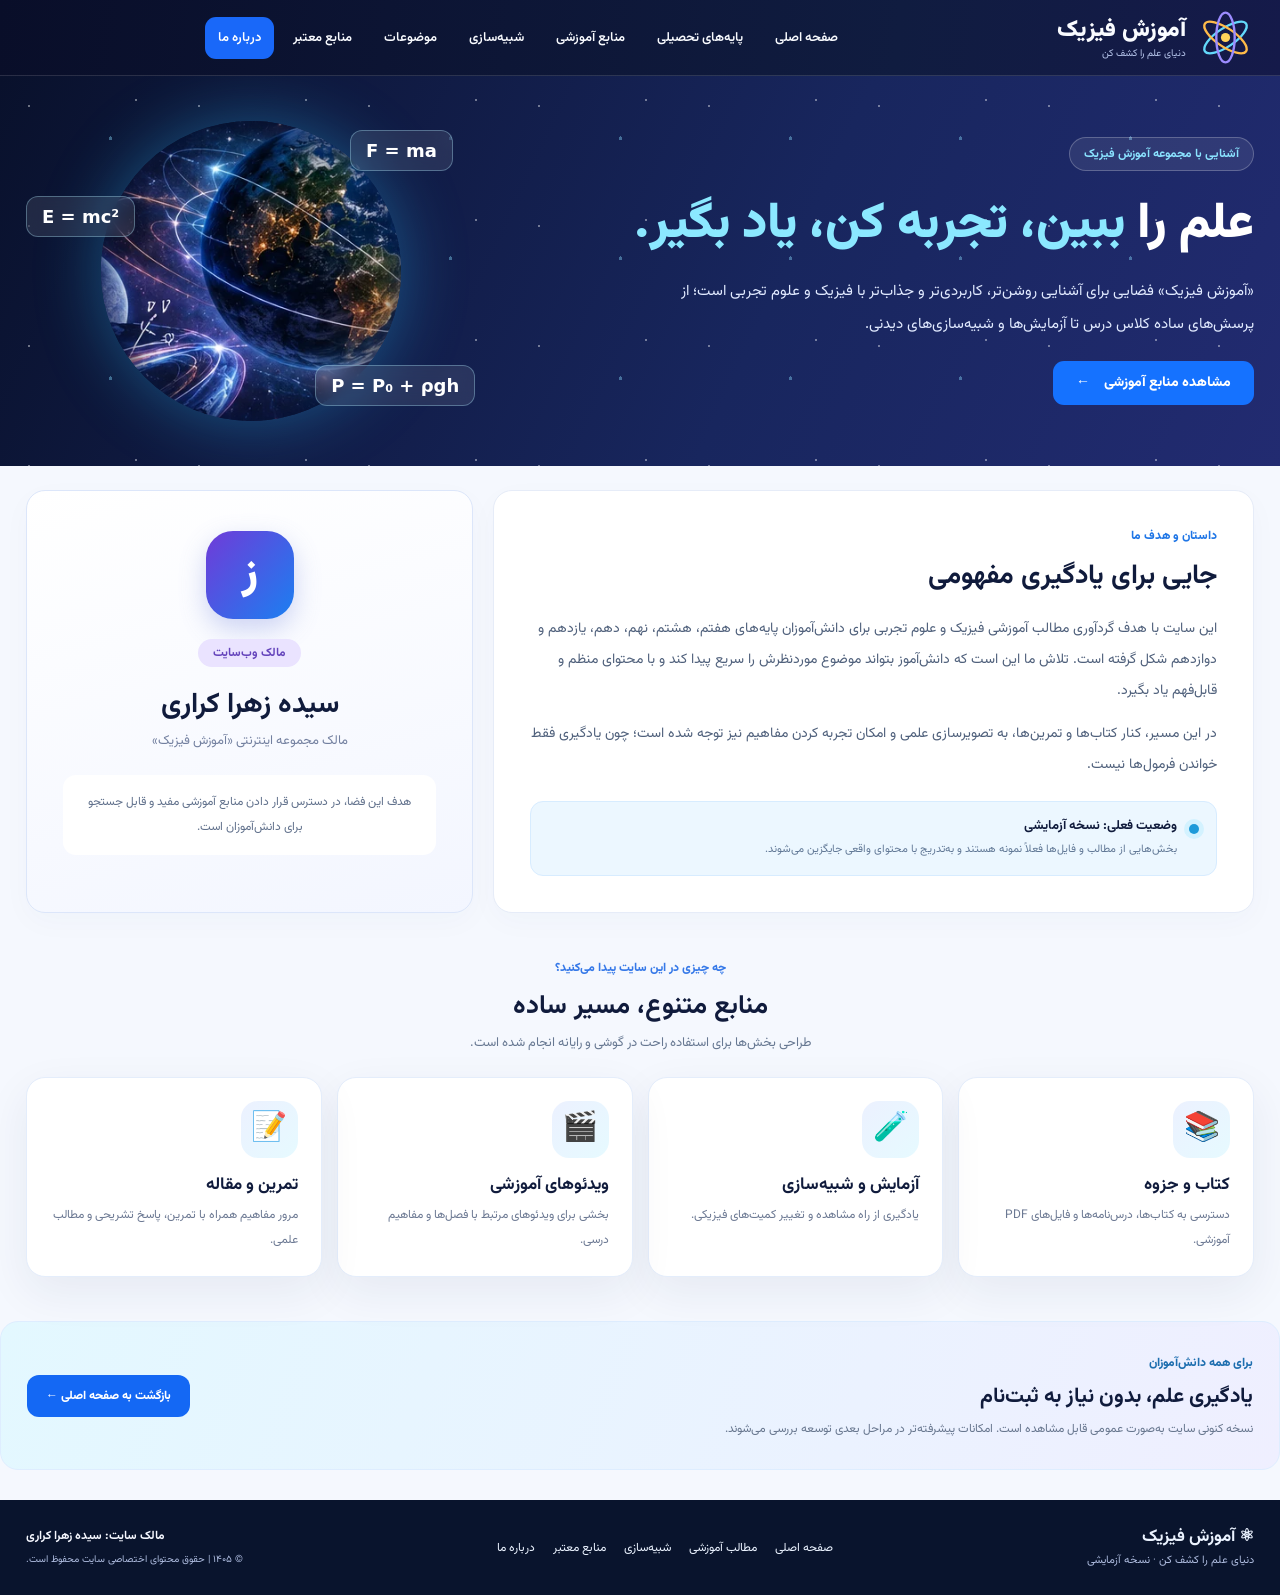
==== about.html @ 5ec0f1e3 "Add files via upload" ====
<!doctype html>
<html lang="fa" dir="rtl">
<head>
  <meta charset="utf-8">
  <meta name="viewport" content="width=device-width, initial-scale=1">
  <meta name="color-scheme" content="light">
  <meta name="theme-color" content="#0b1432">
  <meta name="description" content="درباره وب‌سایت آموزش فیزیک و علوم تجربی برای پایه‌های هفتم تا دوازدهم؛ با مالکیت سیده زهرا کراری.">
  <meta name="author" content="سیده زهرا کراری">
  <title>درباره ما | آموزش فیزیک</title>
  <link rel="preconnect" href="https://fonts.googleapis.com">
  <link rel="preconnect" href="https://fonts.gstatic.com" crossorigin>
  <link href="https://fonts.googleapis.com/css2?family=Vazirmatn:wght@400;500;600;700;800;900&display=swap" rel="stylesheet">
  <style>
:root{--ink:#101b3c;--muted:#6a7895;--blue:#1264f7;--cyan:#38c8ed;--line:#e6ecf8;--surface:#fff;--bg:#f5f8fe;--radius:19px;--shadow:0 15px 45px rgba(25,47,89,.07)}
*{box-sizing:border-box}html{scroll-behavior:smooth;scroll-padding-top:88px}body{margin:0;font-family:Vazirmatn,Tahoma,sans-serif;color:var(--ink);background:var(--bg);-webkit-font-smoothing:antialiased}a{color:inherit;text-decoration:none}button,input,select{font:inherit}button{cursor:pointer}button:focus-visible,a:focus-visible,input:focus-visible,select:focus-visible{outline:3px solid #79cdf9;outline-offset:3px}svg{width:20px;height:20px;stroke:currentColor;stroke-width:1.8;stroke-linecap:round;stroke-linejoin:round;fill:none;vertical-align:middle;flex-shrink:0}.svg-defs{position:absolute;width:0;height:0;overflow:hidden}.container{max-width:1470px;margin-inline:auto;padding-inline:26px}.sr-only{position:absolute;width:1px;height:1px;overflow:hidden;clip:rect(0,0,0,0);white-space:nowrap}.skip-link{position:absolute;z-index:30;top:-60px;right:20px;background:#fff;color:#10234f;padding:10px 20px}.skip-link:focus{top:10px}
.topbar{height:76px;color:#f9fbff;background:linear-gradient(97deg,#090e29 0%,#101c40 70%,#151a4a 100%);position:relative;z-index:20;border-bottom:1px solid rgba(255,255,255,.13)}.topbar-inner{height:100%;display:flex;align-items:center;justify-content:space-between;gap:24px}.brand{display:flex;align-items:center;gap:11px;min-width:225px}.brand-atom{height:57px;width:57px;stroke:none}.brand strong{display:block;font-size:23px;font-weight:900;line-height:1.4}.brand small{font-size:10px;color:#b8c7ed;display:block}.main-nav{display:flex;align-items:center;gap:6px;white-space:nowrap}.main-nav a{padding:11px 13px;border-radius:11px;font-size:13px;font-weight:600;transition:background .2s}.main-nav a:hover,.main-nav a.active{background:#1968f9;color:#fff}.header-actions{display:flex;gap:10px;align-items:center}.saved-btn{display:flex;gap:8px;align-items:center;padding:10px 14px;background:#1c3157;color:#fff;border:1px solid #2b5990;border-radius:50px;font-size:12px}.saved-btn svg{height:18px;width:18px}.saved-btn b{border-radius:50%;min-width:20px;text-align:center;background:#ff5b95;font-size:10px}.menu-btn{display:none;background:transparent;border:0;padding:7px}.menu-btn span{display:block;width:24px;height:2px;background:white;margin:5px}
.hero{min-height:378px;isolation:isolate;position:relative;color:#fff;display:flex;align-items:center;overflow:hidden;background:radial-gradient(ellipse at 52% 56%,#283969 0%,#12172f 41%,#080c22 100%)}.hero-earth-art,.hero-sunset-art,.hero-stars{position:absolute;inset:0;pointer-events:none}.hero-earth-art{right:auto;width:40%;left:0;background:url('[data-uri]') center center / cover no-repeat;mask-image:linear-gradient(to right,#000 57%,transparent 100%);-webkit-mask-image:linear-gradient(to right,#000 57%,transparent 100%);z-index:-1}.hero-sunset-art{left:auto;width:31%;right:0;background:url('[data-uri]') center / cover no-repeat;mask-image:linear-gradient(to left,#000 55%,transparent 100%);-webkit-mask-image:linear-gradient(to left,#000 55%,transparent 100%);z-index:-1}.hero-stars{z-index:-2;opacity:.7;background-image:radial-gradient(1px 1px at 11% 17%,#fff 98%,transparent),radial-gradient(1px 1px at 23% 70%,#a9e8ff 98%,transparent),radial-gradient(2px 2px at 65% 15%,#fff 98%,transparent),radial-gradient(1px 1px at 80% 49%,#fff 98%,transparent);background-size:175px 130px}.hero-content{position:relative;z-index:3;text-align:center;padding-top:28px;padding-bottom:23px;width:100%}.hero-badge{display:inline-flex;align-items:center;gap:6px;font-size:12px;background:#ffffff18;border:1px solid #ffffff33;padding:5px 14px;border-radius:30px;color:#c3e9ff}.hero-badge svg{width:15px;height:15px;color:#73d9ff}.hero h1{font-size:clamp(45px,5.6vw,78px);letter-spacing:-2px;line-height:1.35;margin:3px 0 0;font-weight:900;text-shadow:0 5px 20px #0006}.hero h1 span{background:linear-gradient(115deg,#fff,#aee9ff);-webkit-background-clip:text;background-clip:text;color:transparent}.hero-headline{margin:0;font-size:clamp(19px,2vw,29px);font-weight:800}.hero-headline em{font-style:normal;color:#61dffb}.hero-description{max-width:650px;font-size:14px;color:#e0e5fc;line-height:1.85;margin:9px auto 17px}.hero-search{height:57px;max-width:690px;margin:0 auto;background:#fff;border-radius:60px;display:flex;align-items:center;padding:6px 7px 6px 12px;box-shadow:0 15px 28px #0003;direction:rtl}.hero-search>svg{margin:0 14px 0 6px;width:22px;color:#92a0bb}.hero-search input{border:0;outline:none;min-width:0;flex:1;color:#263e67;font-size:13px;background:transparent}.hero-search input::placeholder{color:#8c9bb8}.hero-search button{background:#1471ff;border:0;color:white;border-radius:35px;height:44px;padding:0 22px;font-size:13px;font-weight:800;display:flex;gap:5px;align-items:center}.hero-search button svg{width:16px}.suggestions{display:flex;justify-content:center;align-items:center;flex-wrap:wrap;gap:9px;margin-top:12px;color:#d4dffb;font-size:12px}.suggestions button{border:1px solid #ffffff41;color:#f5f8ff;background:#ffffff15;padding:4px 17px;border-radius:40px;font-size:11px}.suggestions button:hover{background:#236bdc}
.shortcuts{margin-top:18px;margin-bottom:16px;display:grid;grid-template-columns:repeat(7,minmax(0,1fr));gap:13px}.shortcut{padding:15px 7px 14px;min-width:0;border:1px solid #f0f2fa;border-radius:15px;display:flex;flex-direction:column;align-items:center;gap:4px;color:#0c1b40;transition:transform .2s,box-shadow .2s}.shortcut:hover{transform:translateY(-5px);box-shadow:var(--shadow)}.shortcut .icon-box{height:39px;width:45px;display:grid;place-items:center}.shortcut .icon-box svg{height:29px;width:29px;stroke-width:2.1}.shortcut strong{font-size:13px;font-weight:800;margin-top:1px;white-space:nowrap}.shortcut small{font-size:10px;color:#68779c}.purple{background:linear-gradient(140deg,#eeedff,#f6f1ff);--c:#7548d3}.blue{background:linear-gradient(140deg,#e5f4ff,#edf8ff);--c:#0f81ef}.rose{background:linear-gradient(140deg,#fff0f3,#fdf2fa);--c:#ee426d}.mint{background:linear-gradient(140deg,#e2fbf7,#effdfb);--c:#05ad9f}.peach{background:linear-gradient(140deg,#fff2e8,#fff8f3);--c:#ff7831}.sky{background:linear-gradient(140deg,#eaf5ff,#f5faff);--c:#218af3}.lilac{background:linear-gradient(140deg,#f4f0ff,#fbf5ff);--c:#8559ee}.shortcut .icon-box svg{color:var(--c)}
.promo-grid{display:grid;grid-template-columns:repeat(4,minmax(0,1fr));gap:13px;margin-bottom:20px}.promo{min-height:166px;overflow:hidden;border-radius:16px;position:relative;display:flex;align-items:center;border:1px solid #ffffff7a;isolation:isolate;color:white;box-shadow:0 6px 20px #1b2f6720;transition:transform .2s}.promo:hover{transform:translateY(-3px)}.promo:before{content:'';position:absolute;inset:0;background-image:linear-gradient(90deg,transparent 8%,var(--promo-gradient) 76%),var(--img);background-size:cover,auto 120%;background-repeat:no-repeat;background-position:center,left center;z-index:-1}.promo-space{--promo-gradient:#101b56;background:#0b1c45}.promo-books{--promo-gradient:#8a3e08;background:#6d3614}.promo-films{--promo-gradient:#02638b;background:#07516f}.promo-articles{--promo-gradient:#411364;background:#32164e}.promo-copy{padding:14px 20px;width:100%;min-width:0;text-shadow:0 1px 8px #0005}.promo-copy>span:first-child{font-size:10px;opacity:.83}.promo h2{font-size:19px;margin:3px 0 3px}.promo p{font-size:11px;margin:0 0 11px}.promo-link{display:inline-flex;gap:5px;align-items:center;background:#fff;color:#234677;border-radius:40px;padding:6px 12px;font-weight:800;font-size:10px;text-shadow:none}.promo-link svg{height:13px;width:13px}
.surface{background:var(--surface);border:1px solid var(--line);border-radius:var(--radius);box-shadow:0 9px 30px #25416d07}.content-layout{display:grid;grid-template-columns:minmax(0,2.6fr) minmax(310px,1fr);gap:15px;align-items:start}.resources-panel{padding:21px;min-width:0}.section-heading{display:flex;justify-content:space-between;align-items:center;gap:10px;margin-bottom:15px}.eyebrow{color:#1f70e9;font-size:11px;font-weight:800}.section-heading h2{font-size:20px;line-height:1.6;margin:0;font-weight:900}.section-heading p{color:#7c88a2;font-size:11px;margin:2px 0 0}.text-action{border:0;color:#176bfc;background:transparent;font-weight:800;font-size:12px;display:flex;align-items:center;gap:5px;white-space:nowrap}.text-action svg{width:16px;height:16px}.resource-grid{display:grid;grid-template-columns:repeat(4,minmax(0,1fr));gap:12px}.resource-card{border:1px solid #e9edf6;border-radius:14px;min-width:0;overflow:hidden;background:#fff;transition:box-shadow .25s,transform .25s}.resource-card:hover{box-shadow:0 12px 30px #1c3b7b1b;transform:translateY(-3px)}.card-cover{display:block;width:100%;aspect-ratio:1.75;object-fit:cover;background:#0b1c42;position:relative}.cover-wrap{position:relative}.kind-pill{position:absolute;right:8px;top:8px;border-radius:8px;color:#194370;background:#d4ebff;padding:3px 8px;font-weight:700;font-size:10px}.bookmark-icon{position:absolute;left:7px;top:7px;border:0;border-radius:50%;background:#fffffff2;color:#6e83a4;width:32px;height:32px;display:grid;place-items:center}.bookmark-icon.active{color:#ec3874}.bookmark-icon svg{width:17px;height:17px}.bookmark-icon.active svg{fill:#ec3874;stroke:#ec3874}.card-main{display:block;border:0;background:transparent;text-align:right;width:100%;padding:10px 11px 6px}.card-main h3{font-size:13px;font-weight:900;margin:0 0 4px;line-height:1.5}.card-main p{font-size:10px;color:#74809c;line-height:1.75;height:35px;overflow:hidden;margin:0}.card-meta{border-top:1px solid #f0f2f8;margin:5px 9px 0;padding:8px 0;display:flex;align-items:center;justify-content:space-between;gap:5px;color:#8391a9;font-size:10px}.card-meta b{background:#f1efff;border-radius:20px;padding:2px 7px;color:#8159d8;white-space:nowrap;font-weight:700}.card-meta svg{width:12px;height:12px}.no-results{text-align:center;padding:30px}.no-results span{font-size:34px}.no-results h3{margin:10px 0}.no-results p{color:#75839f}.active-filters{display:flex;gap:6px;flex-wrap:wrap}.active-filters:not(:empty){margin:-2px 0 14px}.active-filters span{border-radius:18px;background:#e9f1ff;color:#1663e8;font-size:11px;padding:4px 10px}.side-stack{display:flex;flex-direction:column;gap:14px}.grades-panel,.filters-panel{padding:19px}.side-title{display:flex;gap:8px;align-items:center;margin-bottom:13px}.side-title svg{color:#1371fb}.side-title h2{font-weight:900;font-size:17px;margin:0}.grade-grid{display:grid;grid-template-columns:repeat(3,minmax(0,1fr));gap:9px}.grade-grid button{border:1px solid #eef0f8;border-radius:13px;background:#f6f8fe;display:flex;align-items:center;flex-direction:column;justify-content:center;padding:10px 2px 9px;font-weight:700;font-size:11px;transition:background .2s,border-color .2s}.grade-grid button:hover,.grade-grid button.active{border-color:#8eb2f8;background:#edf4ff}.grade-icon{font-size:27px;line-height:1.5;font-weight:900}.g7{color:#19bf9c}.g8{color:#316af1}.g9{color:#cf43e9}.g10{color:#ffae28}.g11{color:#13a7ed}.g12{color:#ed517b}.filters-panel label{color:#526280;font-size:11px;font-weight:700;display:block;margin:9px 0 5px}.filters-panel input,.filters-panel select,.sim-controls select{width:100%;border:1px solid #e0e8f4;border-radius:9px;background:#fff;height:38px;color:#394c6d;padding:0 10px;font-size:12px;min-width:0}.search-small{display:flex;position:relative}.search-small svg{position:absolute;left:10px;top:10px;width:17px;color:#85a0be}.search-small input{padding-left:30px}.filter-cols{display:grid;grid-template-columns:1fr 1fr;gap:2px 10px}.btn-primary{height:41px;border-radius:10px;border:0;background:#1269f5;color:white;font-size:12px;font-weight:800;padding:0 16px;display:inline-flex;justify-content:center;align-items:center;gap:9px}.btn-primary svg{height:16px;width:16px}.filters-panel .btn-primary{width:100%;margin-top:14px}
.discovery-grid{display:grid;grid-template-columns:1.2fr 1fr;gap:15px;margin-top:18px}.sim-panel,.topics-panel{padding:21px;min-width:0}.live-pill{color:#019e82;font-size:11px;font-weight:800;border-radius:50px;background:#e6fff6;padding:7px 12px;white-space:nowrap}.live-pill span{display:inline-block;width:7px;height:7px;border-radius:100%;background:#00bb8e;margin-left:4px;box-shadow:0 0 0 4px #00ba8e18}.sim-body{display:grid;grid-template-columns:1fr 1.1fr;gap:14px;align-items:stretch}.water-visual{height:236px;background:radial-gradient(circle at 60% 0,#52b9ff3a,transparent 57%),linear-gradient(145deg,#dfefff,#f0f8ff);position:relative;display:grid;place-items:center;border-radius:14px;overflow:hidden;border:1px solid #e0ecf9}.tank{position:relative;height:170px;width:148px;border:4px solid #83a5db;border-top:0;border-radius:2px 2px 12px 12px;overflow:hidden;background:#eaf6ff80;box-shadow:inset 0 0 20px #b5d8ff}.water{height:82%;position:absolute;bottom:0;left:0;right:0;transition:background .2s;background:linear-gradient(145deg,#87dafa99,#159def9e)}.waves{position:absolute;top:-2px;left:-5%;width:110%;height:9px;border-radius:50%;background:#5cbfff6a}.tank-label{position:absolute;top:-26px;font-size:11px;color:#546c90;right:0;white-space:nowrap}.sensor{position:absolute;top:25%;left:50%;width:25px;height:25px;transform:translate(-50%,-50%);border-radius:50%;display:grid;place-items:center;font-size:13px;color:#fff;background:#e65364;border:3px solid #fff;box-shadow:0 3px 12px #18539b55;transition:top .2s}.depth-indicator{position:absolute;bottom:10px;right:12px;padding:4px 10px;background:white;border-radius:20px;font-size:11px;color:#195899;font-weight:800}.sim-controls label{font-size:11px;font-weight:700;color:#4a6185}.sim-controls>label{display:block;margin:0 0 5px}.sim-controls select{height:36px}.range-row{display:flex;align-items:center;justify-content:space-between;margin:12px 0 5px}.range-row strong{font-size:12px;color:#1165e6}input[type=range]{width:100%;accent-color:#1672f9;cursor:pointer}.pressure-result{display:flex;align-items:start;justify-content:space-between;flex-wrap:wrap;gap:4px;margin-top:12px;padding:11px;border-radius:12px;background:#ecf6ff}.pressure-result div{display:flex;flex-direction:column;gap:1px}.pressure-result span{font-size:11px;color:#577aab}.pressure-result strong{font-size:20px;font-family:Tahoma,sans-serif;color:#1162e9}.pressure-result small{font-size:9px;color:#6d8ba9;align-self:center;max-width:165px}.formula{text-align:center;margin-top:9px;color:#284a86;background:#f6f7fd;padding:6px;border-radius:7px;font-size:15px;font-weight:700}.sim-footnote{font-size:10px;color:#7c8aa3;margin-top:12px}.topic-grid{display:grid;grid-template-columns:1fr 1fr;gap:10px}.topic-grid button{border:1px solid #e6edf7;background:#f6f9ff;padding:13px 9px;border-radius:12px;text-align:right;font-size:12px;font-weight:700;color:#364f7d;display:flex;gap:9px;align-items:center}.topic-grid button:hover{background:#edf4ff;border-color:#8eaff8}.topic-grid span{display:grid;place-items:center;color:#1c6ef6;font-size:20px;width:30px}.topic-tip{display:flex;gap:11px;background:linear-gradient(100deg,#eff9ff,#eef0ff);padding:15px;margin-top:18px;border-radius:14px}.topic-tip>svg{width:31px;height:31px;color:#6c66df}.topic-tip strong{font-size:13px}.topic-tip p{font-size:11px;color:#697997;line-height:1.8;margin:3px 0}
.bottom-cards{display:grid;grid-template-columns:repeat(3,1fr);gap:15px;margin-top:18px}.info-card{padding:18px;display:flex;gap:12px;align-items:center}.info-emoji{width:52px;height:52px;background:#eff4ff;border-radius:14px;display:grid;place-items:center;font-size:29px;flex:none}.info-card h2{font-size:15px;margin:0 0 4px}.info-card p{font-size:11px;color:#7583a0;margin:0;line-height:1.8}.about{margin-top:20px;margin-bottom:22px;min-height:193px;display:flex;justify-content:space-between;align-items:center;gap:25px;border-radius:20px;overflow:hidden;color:#fff;background:radial-gradient(ellipse at 83% 40%,#293e86,#11183e 55%,#09132e);position:relative;padding:25px 50px}.about>div:first-child{max-width:730px}.about-tag{color:#7ce4fa;font-size:12px;font-weight:700}.about h2{font-size:27px;margin:7px 0}.about h2 span{color:#84e7f9}.about p{font-size:12px;line-height:2;color:#d4ddfa;max-width:680px;margin:0}.about-orbit{height:150px;width:170px;position:relative;flex:none}.orbit{position:absolute;inset:35px 10px;border:2px solid #80c7f5;border-radius:50%;transform:rotate(0)}.orbit.o2{transform:rotate(60deg);border-color:#ffbf68}.orbit.o3{transform:rotate(-60deg);border-color:#bca1fc}.orbit-core{width:21px;height:21px;background:#ffc54b;border-radius:50%;position:absolute;top:65px;right:76px;box-shadow:0 0 25px #fbb351}.footer{background:#09142d;color:#ebf3ff;padding:24px 0}.footer-inner{display:flex;align-items:center;justify-content:space-between;gap:18px;flex-wrap:wrap}.footer strong{font-size:17px}.footer p,.footer small{font-size:11px;color:#aebcdf;margin:2px 0}.footer-links{display:flex;gap:18px;font-size:12px}.footer-links a:hover{color:#6dddff}
.modal-backdrop{position:fixed;inset:0;background:#041129b8;backdrop-filter:blur(6px);z-index:70;display:flex;justify-content:center;align-items:center;padding:20px}.modal-backdrop[hidden],.toast[hidden],.no-results[hidden]{display:none!important}.content-modal{width:min(660px,100%);max-height:min(88vh,850px);overflow:auto;background:#fff;border-radius:20px;padding:27px;box-shadow:0 25px 90px #0005;position:relative}.modal-close{position:absolute;top:15px;left:15px;border:0;background:#eff3fa;border-radius:10px;width:37px;height:37px;color:#405070}.modal-close svg{width:18px;height:18px}.modal-hero{width:100%;height:205px;object-fit:cover;border-radius:13px;margin-bottom:12px}.modal-type{font-size:11px;color:#2d6cdb;background:#eaf2ff;padding:3px 12px;border-radius:30px}.content-modal h2{font-size:25px;margin:11px 0 4px}.modal-meta{color:#7c8ba7;font-size:12px;margin:0 0 14px}.modal-text{font-size:14px;color:#435572;line-height:2.25;white-space:pre-line}.modal-note{font-size:12px;background:#fff8e8;color:#8b6620;padding:13px;border-radius:10px;margin-top:13px}.modal-actions{margin-top:17px;display:flex;flex-wrap:wrap;gap:8px}.modal-actions a{display:inline-flex;align-items:center;justify-content:center;background:#1269f5;padding:9px 16px;border-radius:10px;color:white;font-size:13px;font-weight:700}.modal-actions a[hidden]{display:none}.modal-actions a.secondary{background:#eaf2ff;color:#165de0}.video-player{width:100%;max-height:330px;background:#10182d;margin:13px 0;border-radius:12px}.toast{position:fixed;bottom:22px;left:22px;z-index:90;background:#142651;color:#fff;padding:12px 20px;border-radius:10px;font-size:12px;box-shadow:var(--shadow)}
@media(max-width:1150px){.container{padding-inline:18px}.brand{min-width:auto}.brand strong{font-size:19px}.brand-atom{width:47px}.main-nav a{font-size:11px;padding:10px 8px}.shortcut strong{font-size:11px}.shortcut small{font-size:9px}.promo h2{font-size:16px}.promo-copy{padding:12px}.content-layout{grid-template-columns:minmax(0,2fr) minmax(295px,1fr)}.resource-grid{grid-template-columns:repeat(2,1fr)}.card-cover{aspect-ratio:2}.discovery-grid{grid-template-columns:1fr 1fr}.sim-body{grid-template-columns:1fr}.water-visual{height:215px}}
@media(max-width:810px){.topbar{height:70px}.header-actions{gap:7px}.menu-btn{display:block}.saved-btn span{display:none}.main-nav{display:none;position:absolute;top:70px;left:10px;right:10px;flex-direction:column;align-items:stretch;gap:0;background:#121d45;padding:10px;border:1px solid #344c7a;border-radius:13px;box-shadow:0 15px 25px #0003}.main-nav.open{display:flex}.main-nav a{padding:12px;font-size:13px}.hero{min-height:365px}.hero-earth-art{width:57%;opacity:.65}.hero-sunset-art{width:39%;opacity:.7}.hero-content{padding-top:35px}.shortcuts{grid-template-columns:repeat(4,minmax(0,1fr))}.promo-grid{grid-template-columns:repeat(2,minmax(0,1fr))}.content-layout{grid-template-columns:1fr}.side-stack{display:grid;grid-template-columns:1fr 1fr}.resource-grid{grid-template-columns:repeat(4,1fr)}.discovery-grid{grid-template-columns:1fr}.sim-body{grid-template-columns:1fr 1fr}.bottom-cards{grid-template-columns:1fr 1fr}.bottom-cards .info-card:last-child{grid-column:1/-1}}
@media(max-width:580px){.container{padding-inline:13px}.topbar{height:64px}.brand strong{font-size:18px}.brand small{font-size:9px}.brand-atom{width:43px;height:43px}.main-nav{top:64px}.hero{min-height:415px}.hero-earth-art{width:85%;opacity:.30}.hero-sunset-art{width:70%;opacity:.25}.hero:before{content:'';position:absolute;inset:0;z-index:1;background:linear-gradient(180deg,#0b143140,#0c143b82)}.hero-content{padding-top:27px;padding-bottom:21px}.hero-badge{font-size:10px}.hero h1{font-size:52px;margin:10px 0 3px}.hero-headline{font-size:20px;line-height:1.5}.hero-description{font-size:12px;max-width:330px}.hero-search{height:52px}.hero-search input{font-size:11px}.hero-search>svg{margin-inline:10px}.hero-search button{height:39px;padding:0 13px;font-size:11px}.suggestions{font-size:10px;gap:5px}.suggestions button{padding:3px 10px}.shortcuts{grid-template-columns:repeat(2,minmax(0,1fr));gap:9px;margin-top:12px}.shortcut{padding:12px 4px;gap:2px}.shortcut strong{font-size:11px}.shortcut small{font-size:10px}.promo-grid{gap:10px}.promo{min-height:135px}.promo:before{background-position:center,left center;background-size:cover,auto 130%}.promo-copy{padding:10px}.promo h2{font-size:14px}.promo p{font-size:10px}.promo-link{font-size:9px;padding:5px 9px}.content-layout{gap:13px}.resources-panel,.grades-panel,.filters-panel,.sim-panel,.topics-panel{padding:15px}.section-heading h2{font-size:17px}.section-heading p{font-size:10px}.resource-grid{grid-template-columns:repeat(2,minmax(0,1fr));gap:9px}.side-stack{grid-template-columns:1fr}.grade-grid button{font-size:12px}.discovery-grid{margin-top:13px;gap:13px}.sim-body{grid-template-columns:1fr}.water-visual{height:227px}.bottom-cards{grid-template-columns:1fr;gap:10px;margin-top:13px}.bottom-cards .info-card:last-child{grid-column:auto}.about{margin-top:13px;padding:23px;min-height:188px}.about h2{font-size:22px}.about p{font-size:11px}.about-orbit{position:absolute;opacity:.2;left:-50px;bottom:-50px}.footer-inner{flex-direction:column;text-align:center}.footer-links{justify-content:center;flex-wrap:wrap}.content-modal{padding:19px}.content-modal h2{font-size:21px}}
@media(prefers-reduced-motion:reduce){*,*:before,*:after{scroll-behavior:auto!important;animation-duration:.01ms!important;transition-duration:.01ms!important}}


/* About Us page and site-owner attribution */
.footer-ownership{display:flex;flex-direction:column;gap:5px;text-align:left}.footer-ownership strong{font-size:12px;font-weight:700;color:#f6f8ff}.footer-ownership small{font-size:10px;color:#aebcdf}.about-read-more{display:inline-flex;margin-top:12px;padding:9px 17px;background:#ffffff16;color:#a3f0ff;font-size:12px;font-weight:800;border:1px solid #ffffff50;border-radius:10px;transition:background .2s}.about-read-more:hover{background:#ffffff2b}
.about-hero{position:relative;overflow:hidden;color:#fff;background:linear-gradient(115deg,#09112c,#18265e 60%,#222b71);isolation:isolate}.about-hero::before{content:"";position:absolute;inset:0;opacity:.4;pointer-events:none;background-image:radial-gradient(1px 1px at 17% 25%,#fff 99%,transparent),radial-gradient(2px 2px at 65% 52%,#8bdfff 99%,transparent),radial-gradient(1px 1px at 80% 20%,#fff 99%,transparent);background-size:170px 120px}.about-hero-inner{display:grid;grid-template-columns:minmax(0,1.25fr) minmax(290px,.75fr);gap:30px;min-height:375px;align-items:center;position:relative;padding-block:45px}.about-hero-copy{max-width:690px;position:relative;z-index:1}.about-kicker{display:inline-block;background:#ffffff15;border:1px solid #ffffff3b;color:#8ae3ff;padding:7px 14px;border-radius:30px;font-size:12px;font-weight:700}.about-hero h1{font-size:clamp(29px,3.9vw,51px);line-height:1.55;margin:16px 0 10px;font-weight:900}.about-hero h1 span{color:#8be8ff}.about-hero p{color:#e1eaff;line-height:2.2;font-size:15px;max-width:600px;margin:0 0 20px}.about-primary-link{display:inline-flex;align-items:center;gap:14px;background:#1572ff;border-radius:11px;padding:11px 23px;color:#fff;font-size:14px;font-weight:800}.about-primary-link:hover{background:#2a85ff}.about-hero-visual{min-height:295px;position:relative;display:grid;place-items:center}.about-globe{width:300px;height:300px;border-radius:50%;background:url('[data-uri]') center / cover no-repeat;box-shadow:0 0 65px #2cc1ff5c, inset 0 0 30px #061540}.about-visual-chip{position:absolute;font-size:18px;font-family:system-ui,sans-serif;font-weight:700;color:#fff;background:#ffffff18;border:1px solid #b2ecff56;backdrop-filter:blur(8px);border-radius:12px;padding:9px 15px;direction:ltr}.chip-one{top:3%;right:5%}.chip-two{bottom:5%;right:0}.chip-three{top:25%;left:0}
.about-main-grid{display:grid;grid-template-columns:minmax(0,1.7fr) minmax(300px,1fr);gap:20px;margin-top:24px}.about-story,.owner-card{padding:36px}.about-mini-label{font-size:12px;color:#1f76e6;font-weight:800}.about-story h2{font-size:27px;margin:10px 0 16px}.about-story p{font-size:14px;line-height:2.2;color:#50617c;margin:0 0 13px}.about-status{display:flex;align-items:flex-start;gap:12px;padding:14px 17px;background:#ecf7ff;border:1px solid #d7ecff;border-radius:13px;margin-top:20px}.about-status-dot{width:10px;height:10px;flex:none;border-radius:50%;background:#1e9ad9;margin-top:8px;box-shadow:0 0 0 5px #d3f2ff}.about-status strong{display:block;font-size:13px}.about-status small{display:block;line-height:1.9;color:#617896;font-size:11px;margin-top:4px}.owner-card{text-align:center;background:linear-gradient(165deg,#fff,#f3f6ff);border:1px solid #dce6fa}.owner-avatar{width:88px;height:88px;display:grid;place-items:center;margin:4px auto 20px;border-radius:27px;color:#fff;font-size:43px;font-weight:900;background:linear-gradient(130deg,#703bd8,#1b7ff1);box-shadow:0 10px 27px #6073d74d}.owner-label{display:inline-block;background:#eae3ff;color:#6545bc;border-radius:25px;padding:5px 15px;font-size:12px;font-weight:700}.owner-card h2{font-size:28px;margin:16px 0 4px}.owner-card p{font-size:13px;color:#7380a0;margin:0}.owner-note{line-height:2.1;background:#fff;border-radius:13px;padding:15px;margin-top:24px;font-size:12px;color:#61718c}
.about-values{padding-top:42px;padding-bottom:30px}.about-section-heading{text-align:center;margin-bottom:24px}.about-section-heading span{color:#3679e8;font-weight:800;font-size:12px}.about-section-heading h2{margin:6px 0;font-size:26px}.about-section-heading p{margin:0;color:#677892;font-size:13px}.about-features{display:grid;grid-template-columns:repeat(4,minmax(0,1fr));gap:15px}.about-feature{background:#fff;border:1px solid #e4edfb;border-radius:19px;padding:23px;box-shadow:var(--shadow)}.about-feature-icon{display:grid;place-items:center;width:57px;height:57px;border-radius:17px;background:linear-gradient(135deg,#ecf1ff,#e6faff);font-size:29px}.about-feature h3{font-size:17px;margin:14px 0 5px}.about-feature p{color:#6c7993;font-size:12px;line-height:2.1;margin:0}.about-closing{display:flex;align-items:center;justify-content:space-between;gap:25px;margin-top:14px;margin-bottom:30px;padding-top:28px;padding-bottom:28px;border-radius:18px;background:linear-gradient(110deg,#e3f8ff,#efefff);border:1px solid #deedff}.about-closing span{font-size:12px;color:#1d6eaf;font-weight:800}.about-closing h2{font-size:21px;margin:5px 0}.about-closing p{font-size:12px;line-height:1.9;color:#68778f;margin:0}.about-closing a{white-space:nowrap;color:#fff;background:#1468f4;padding:12px 19px;border-radius:12px;font-size:12px;font-weight:800}
@media(max-width:1050px){.about-hero-inner{grid-template-columns:1.2fr .8fr}.about-globe{width:230px;height:230px}.about-main-grid{grid-template-columns:1.2fr 1fr}.about-story,.owner-card{padding:25px}.about-features{grid-template-columns:repeat(2,minmax(0,1fr))}}
@media(max-width:810px){.about-hero-inner{grid-template-columns:1fr;gap:5px;padding-block:35px}.about-hero-visual{position:absolute;left:-50px;bottom:0;opacity:.18;pointer-events:none}.about-hero-copy{position:relative;z-index:2;max-width:700px}.about-main-grid{grid-template-columns:1fr}.footer-ownership{text-align:center}}
@media(max-width:580px){.about-hero h1{font-size:32px}.about-hero p{font-size:13px}.about-hero-inner{min-height:320px}.about-main-grid{margin-top:12px;gap:12px}.about-story,.owner-card{padding:22px}.about-story h2{font-size:22px}.owner-card h2{font-size:25px}.about-values{padding-top:30px}.about-section-heading h2{font-size:23px}.about-features{grid-template-columns:1fr 1fr;gap:9px}.about-feature{padding:14px}.about-feature h3{font-size:14px}.about-feature p{font-size:11px}.about-closing{flex-direction:column;align-items:stretch;padding-block:20px;gap:18px}.about-closing h2{font-size:18px}.about-closing a{text-align:center}}
@media(max-width:370px){.about-features{grid-template-columns:1fr}}

/* Curated trusted resources directory */
.source-hero{background:radial-gradient(circle at 17% 25%,#4d2e87 0%,transparent 27%),linear-gradient(112deg,#0b1532,#172c5d 65%,#25195a);color:#fff;position:relative;overflow:hidden}
.source-hero:after{content:"";position:absolute;width:310px;height:310px;left:6%;top:-50px;border:2px solid #96b8ff44;border-radius:50%;box-shadow:0 0 0 45px #61c9f609,0 0 0 105px #ad83ff08;pointer-events:none}
.source-hero-inner{position:relative;z-index:1;padding-block:55px 60px}.source-kicker{display:inline-block;padding:6px 14px;border-radius:24px;background:#ffffff14;border:1px solid #ffffff44;font-size:12px;color:#b4eefe}.source-hero h1{font-size:clamp(30px,4.5vw,56px);margin:14px 0 10px;font-weight:900}.source-hero h1 em{font-style:normal;color:#82e6ff}.source-hero p{font-size:14px;line-height:2.2;color:#e0eaff;max-width:720px}.source-hero-link{display:inline-block;margin-top:9px;background:#1972ff;border-radius:12px;padding:12px 24px;font-size:13px;font-weight:800}.source-hero-link:hover{background:#3685ff}
.source-section{padding-top:36px;padding-bottom:45px}.source-section-header{display:flex;align-items:end;justify-content:space-between;gap:15px;margin-bottom:22px}.source-section-header h2{font-size:27px;margin:7px 0}.source-section-header p{font-size:12px;color:#66758c;margin:0}.source-count{background:#e8efff;color:#2863c8;padding:9px 15px;border-radius:25px;font-weight:800;font-size:12px;white-space:nowrap}.source-grid{display:grid;grid-template-columns:repeat(3,minmax(0,1fr));gap:18px}.source-card{padding:23px;display:flex;flex-direction:column;gap:8px;transition:transform .2s,box-shadow .2s}.source-card:hover{transform:translateY(-3px);box-shadow:0 14px 32px #173c7a15}.source-card-top{display:flex;align-items:center;justify-content:space-between}.source-symbol{display:grid;place-items:center;width:54px;height:54px;background:#ecf5ff;border-radius:16px;font-size:27px}.source-type{font-size:11px;border-radius:30px;background:#f3ecff;color:#7045ad;padding:5px 12px}.source-card h3{font-size:18px;line-height:1.7;margin:4px 0 0}.source-meta{font-size:11px;color:#3977ae;font-weight:700}.source-card p{font-size:12px;line-height:2.1;color:#5e6d89;margin:5px 0 16px;flex:1}.source-button{display:flex;align-items:center;justify-content:space-between;color:#fff;background:#246cf0;border-radius:11px;padding:11px 14px;font-size:12px;font-weight:800}.source-button:hover{background:#0b55d4}.source-notice{margin-top:24px;padding:20px 23px;border-radius:16px;background:#fff6e8;border:1px solid #ffe1ae}.source-notice strong{font-size:14px;color:#924e12}.source-notice p{color:#765937;font-size:12px;line-height:2.15;margin:5px 0 0}
.trusted-teaser{margin-top:18px;margin-bottom:20px;border-radius:19px;background:linear-gradient(108deg,#141d49,#2b397c 67%,#6e3ea2);color:white;padding:27px 32px;display:flex;align-items:center;justify-content:space-between;gap:24px}.trusted-teaser h2{font-size:21px;margin:7px 0 5px}.trusted-teaser p{font-size:12px;line-height:1.9;margin:0;color:#cddffb}.trusted-teaser a{color:#1c4b83;background:#fff;border-radius:11px;white-space:nowrap;padding:11px 17px;font-size:12px;font-weight:800}
@media(max-width:970px){.source-grid{grid-template-columns:repeat(2,minmax(0,1fr))}}@media(max-width:580px){.source-grid{grid-template-columns:1fr;gap:12px}.source-hero-inner{padding-block:35px 40px}.source-hero h1{font-size:32px}.source-hero p{font-size:12px}.source-section-header{align-items:start;flex-direction:column}.source-section-header h2{font-size:21px}.source-section{padding-top:25px}.trusted-teaser{flex-direction:column;align-items:stretch;padding:22px}.trusted-teaser h2{font-size:18px}.trusted-teaser a{text-align:center}}

</style>
  <link rel="icon" href="[data-uri]" type="image/svg+xml">
</head>
<body class="about-page">
  <a class="skip-link" href="#main">رفتن به محتوای اصلی</a>
  <header class="topbar" id="top">
    <div class="container topbar-inner">
      <a class="brand" href="index.html" aria-label="آموزش فیزیک، صفحه اصلی">
        <svg class="brand-atom" viewBox="0 0 62 62" aria-hidden="true"><circle cx="31" cy="31" r="5" fill="#ffd35a"/><ellipse cx="31" cy="31" rx="27" ry="10" fill="none" stroke="#63d9fb" stroke-width="2.6" transform="rotate(-34 31 31)"/><ellipse cx="31" cy="31" rx="27" ry="10" fill="none" stroke="#ffbb49" stroke-width="2.6" transform="rotate(34 31 31)"/><ellipse cx="31" cy="31" rx="27" ry="10" fill="none" stroke="#9c8cff" stroke-width="2.6" transform="rotate(90 31 31)"/></svg>
        <span><strong>آموزش فیزیک</strong><small>دنیای علم را کشف کن</small></span>
      </a>
      <nav id="main-nav" class="main-nav" aria-label="منوی اصلی">
        <a href="index.html">صفحه اصلی</a>
        <a href="index.html#grades">پایه‌های تحصیلی</a>
        <a href="index.html#resources">منابع آموزشی</a>
        <a href="index.html#simulator">شبیه‌سازی</a>
        <a href="index.html#topics">موضوعات</a>
        <a href="sources.html">منابع معتبر</a>
        <a class="active" href="about.html" aria-current="page">درباره ما</a>
      </nav>
      <div class="header-actions"><button id="menuBtn" class="menu-btn" aria-expanded="false" aria-controls="main-nav" aria-label="باز کردن منو"><span></span><span></span><span></span></button></div>
    </div>
  </header>
  <main id="main">
    <section class="about-hero" aria-labelledby="about-heading">
      <div class="container about-hero-inner">
        <div class="about-hero-copy">
          <div class="about-kicker">آشنایی با مجموعه آموزش فیزیک</div>
          <h1 id="about-heading">علم را <span>ببین، تجربه کن، یاد بگیر.</span></h1>
          <p>«آموزش فیزیک» فضایی برای آشنایی روشن‌تر، کاربردی‌تر و جذاب‌تر با فیزیک و علوم تجربی است؛ از پرسش‌های ساده کلاس درس تا آزمایش‌ها و شبیه‌سازی‌های دیدنی.</p>
          <a class="about-primary-link" href="index.html#resources">مشاهده منابع آموزشی <span aria-hidden="true">←</span></a>
        </div>
        <div class="about-hero-visual" aria-hidden="true"><div class="about-globe"></div><div class="about-visual-chip chip-one">F = ma</div><div class="about-visual-chip chip-two">P = P₀ + ρgh</div><div class="about-visual-chip chip-three">E = mc²</div></div>
      </div>
    </section>

    <section class="container about-main-grid" aria-label="درباره وب‌سایت و مالک">
      <article class="about-story surface">
        <div class="about-mini-label">داستان و هدف ما</div>
        <h2>جایی برای یادگیری مفهومی</h2>
        <p>این سایت با هدف گردآوری مطالب آموزشی فیزیک و علوم تجربی برای دانش‌آموزان پایه‌های هفتم، هشتم، نهم، دهم، یازدهم و دوازدهم شکل گرفته است. تلاش ما این است که دانش‌آموز بتواند موضوع موردنظرش را سریع پیدا کند و با محتوای منظم و قابل‌فهم یاد بگیرد.</p>
        <p>در این مسیر، کنار کتاب‌ها و تمرین‌ها، به تصویرسازی علمی و امکان تجربه کردن مفاهیم نیز توجه شده است؛ چون یادگیری فقط خواندن فرمول‌ها نیست.</p>
        <div class="about-status"><span class="about-status-dot"></span><div><strong>وضعیت فعلی: نسخه آزمایشی</strong><small>بخش‌هایی از مطالب و فایل‌ها فعلاً نمونه هستند و به‌تدریج با محتوای واقعی جایگزین می‌شوند.</small></div></div>
      </article>
      <aside class="owner-card surface" aria-labelledby="owner-heading">
        <div class="owner-avatar" aria-hidden="true">ز</div>
        <div class="owner-label">مالک وب‌سایت</div>
        <h2 id="owner-heading">سیده زهرا کراری</h2>
        <p>مالک مجموعه اینترنتی «آموزش فیزیک»</p>
        <div class="owner-note">هدف این فضا، در دسترس قرار دادن منابع آموزشی مفید و قابل جستجو برای دانش‌آموزان است.</div>
      </aside>
    </section>

    <section class="container about-values" aria-labelledby="values-heading">
      <div class="about-section-heading"><span>چه چیزی در این سایت پیدا می‌کنید؟</span><h2 id="values-heading">منابع متنوع، مسیر ساده</h2><p>طراحی بخش‌ها برای استفاده راحت در گوشی و رایانه انجام شده است.</p></div>
      <div class="about-features">
        <div class="about-feature"><span class="about-feature-icon">📚</span><h3>کتاب و جزوه</h3><p>دسترسی به کتاب‌ها، درس‌نامه‌ها و فایل‌های PDF آموزشی.</p></div>
        <div class="about-feature"><span class="about-feature-icon">🧪</span><h3>آزمایش و شبیه‌سازی</h3><p>یادگیری از راه مشاهده و تغییر کمیت‌های فیزیکی.</p></div>
        <div class="about-feature"><span class="about-feature-icon">🎬</span><h3>ویدئوهای آموزشی</h3><p>بخشی برای ویدئوهای مرتبط با فصل‌ها و مفاهیم درسی.</p></div>
        <div class="about-feature"><span class="about-feature-icon">📝</span><h3>تمرین و مقاله</h3><p>مرور مفاهیم همراه با تمرین، پاسخ تشریحی و مطالب علمی.</p></div>
      </div>
    </section>
    <section class="container about-closing"><div><span>برای همه دانش‌آموزان</span><h2>یادگیری علم، بدون نیاز به ثبت‌نام</h2><p>نسخه کنونی سایت به‌صورت عمومی قابل مشاهده است. امکانات پیشرفته‌تر در مراحل بعدی توسعه بررسی می‌شوند.</p></div><a href="index.html">بازگشت به صفحه اصلی ←</a></section>
  </main>
  <footer class="footer"><div class="container footer-inner"><div><strong>⚛ آموزش فیزیک</strong><p>دنیای علم را کشف کن · نسخه آزمایشی</p></div><div class="footer-links"><a href="index.html">صفحه اصلی</a><a href="index.html#resources">مطالب آموزشی</a><a href="index.html#simulator">شبیه‌سازی</a><a href="sources.html">منابع معتبر</a><a href="about.html" aria-current="page">درباره ما</a></div><div class="footer-ownership"><strong>مالک سایت: سیده زهرا کراری</strong><small>© ۱۴۰۵ | حقوق محتوای اختصاصی سایت محفوظ است.</small></div></div></footer>
  <script>
    (() => {
      const toggle = document.getElementById('menuBtn');
      const nav = document.getElementById('main-nav');
      toggle.addEventListener('click', () => {
        const open = nav.classList.toggle('open');
        toggle.setAttribute('aria-expanded', String(open));
      });
      nav.querySelectorAll('a').forEach(link => link.addEventListener('click', () => {
        nav.classList.remove('open');
        toggle.setAttribute('aria-expanded', 'false');
      }));
    })();
  </script>
</body>
</html>
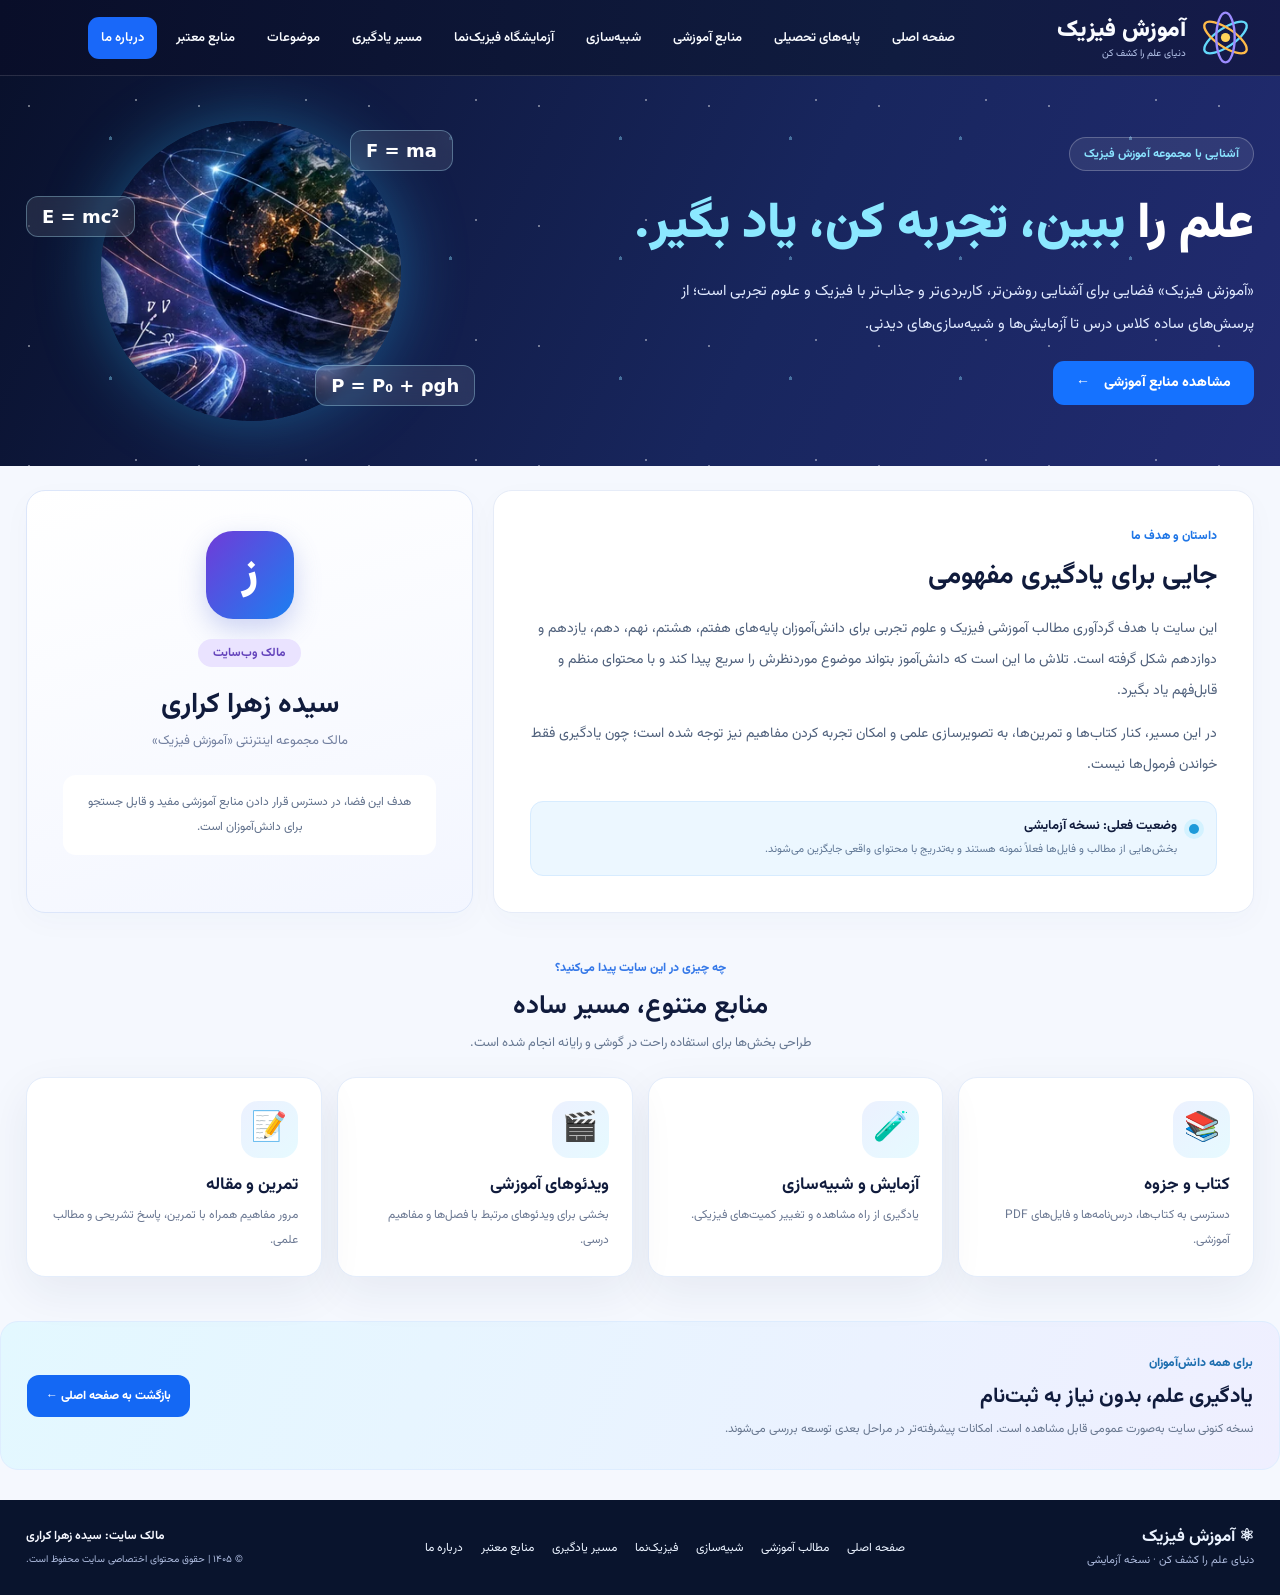
==== commit 08c062f1: "Link Fiziknama and guided learning paths from about.html" ====
--- a/about.html
+++ b/about.html
@@ -61,7 +61,7 @@
         <a href="index.html">صفحه اصلی</a>
         <a href="index.html#grades">پایه‌های تحصیلی</a>
         <a href="index.html#resources">منابع آموزشی</a>
-        <a href="index.html#simulator">شبیه‌سازی</a>
+        <a href="index.html#simulator">شبیه‌سازی</a><a href="fiziknama.html">آزمایشگاه فیزیک‌نما</a><a href="learning-path.html">مسیر یادگیری</a>
         <a href="index.html#topics">موضوعات</a>
         <a href="sources.html">منابع معتبر</a>
         <a class="active" href="about.html" aria-current="page">درباره ما</a>
@@ -110,7 +110,7 @@
     </section>
     <section class="container about-closing"><div><span>برای همه دانش‌آموزان</span><h2>یادگیری علم، بدون نیاز به ثبت‌نام</h2><p>نسخه کنونی سایت به‌صورت عمومی قابل مشاهده است. امکانات پیشرفته‌تر در مراحل بعدی توسعه بررسی می‌شوند.</p></div><a href="index.html">بازگشت به صفحه اصلی ←</a></section>
   </main>
-  <footer class="footer"><div class="container footer-inner"><div><strong>⚛ آموزش فیزیک</strong><p>دنیای علم را کشف کن · نسخه آزمایشی</p></div><div class="footer-links"><a href="index.html">صفحه اصلی</a><a href="index.html#resources">مطالب آموزشی</a><a href="index.html#simulator">شبیه‌سازی</a><a href="sources.html">منابع معتبر</a><a href="about.html" aria-current="page">درباره ما</a></div><div class="footer-ownership"><strong>مالک سایت: سیده زهرا کراری</strong><small>© ۱۴۰۵ | حقوق محتوای اختصاصی سایت محفوظ است.</small></div></div></footer>
+  <footer class="footer"><div class="container footer-inner"><div><strong>⚛ آموزش فیزیک</strong><p>دنیای علم را کشف کن · نسخه آزمایشی</p></div><div class="footer-links"><a href="index.html">صفحه اصلی</a><a href="index.html#resources">مطالب آموزشی</a><a href="index.html#simulator">شبیه‌سازی</a><a href="fiziknama.html">فیزیک‌نما</a><a href="learning-path.html">مسیر یادگیری</a><a href="sources.html">منابع معتبر</a><a href="about.html" aria-current="page">درباره ما</a></div><div class="footer-ownership"><strong>مالک سایت: سیده زهرا کراری</strong><small>© ۱۴۰۵ | حقوق محتوای اختصاصی سایت محفوظ است.</small></div></div></footer>
   <script>
     (() => {
       const toggle = document.getElementById('menuBtn');
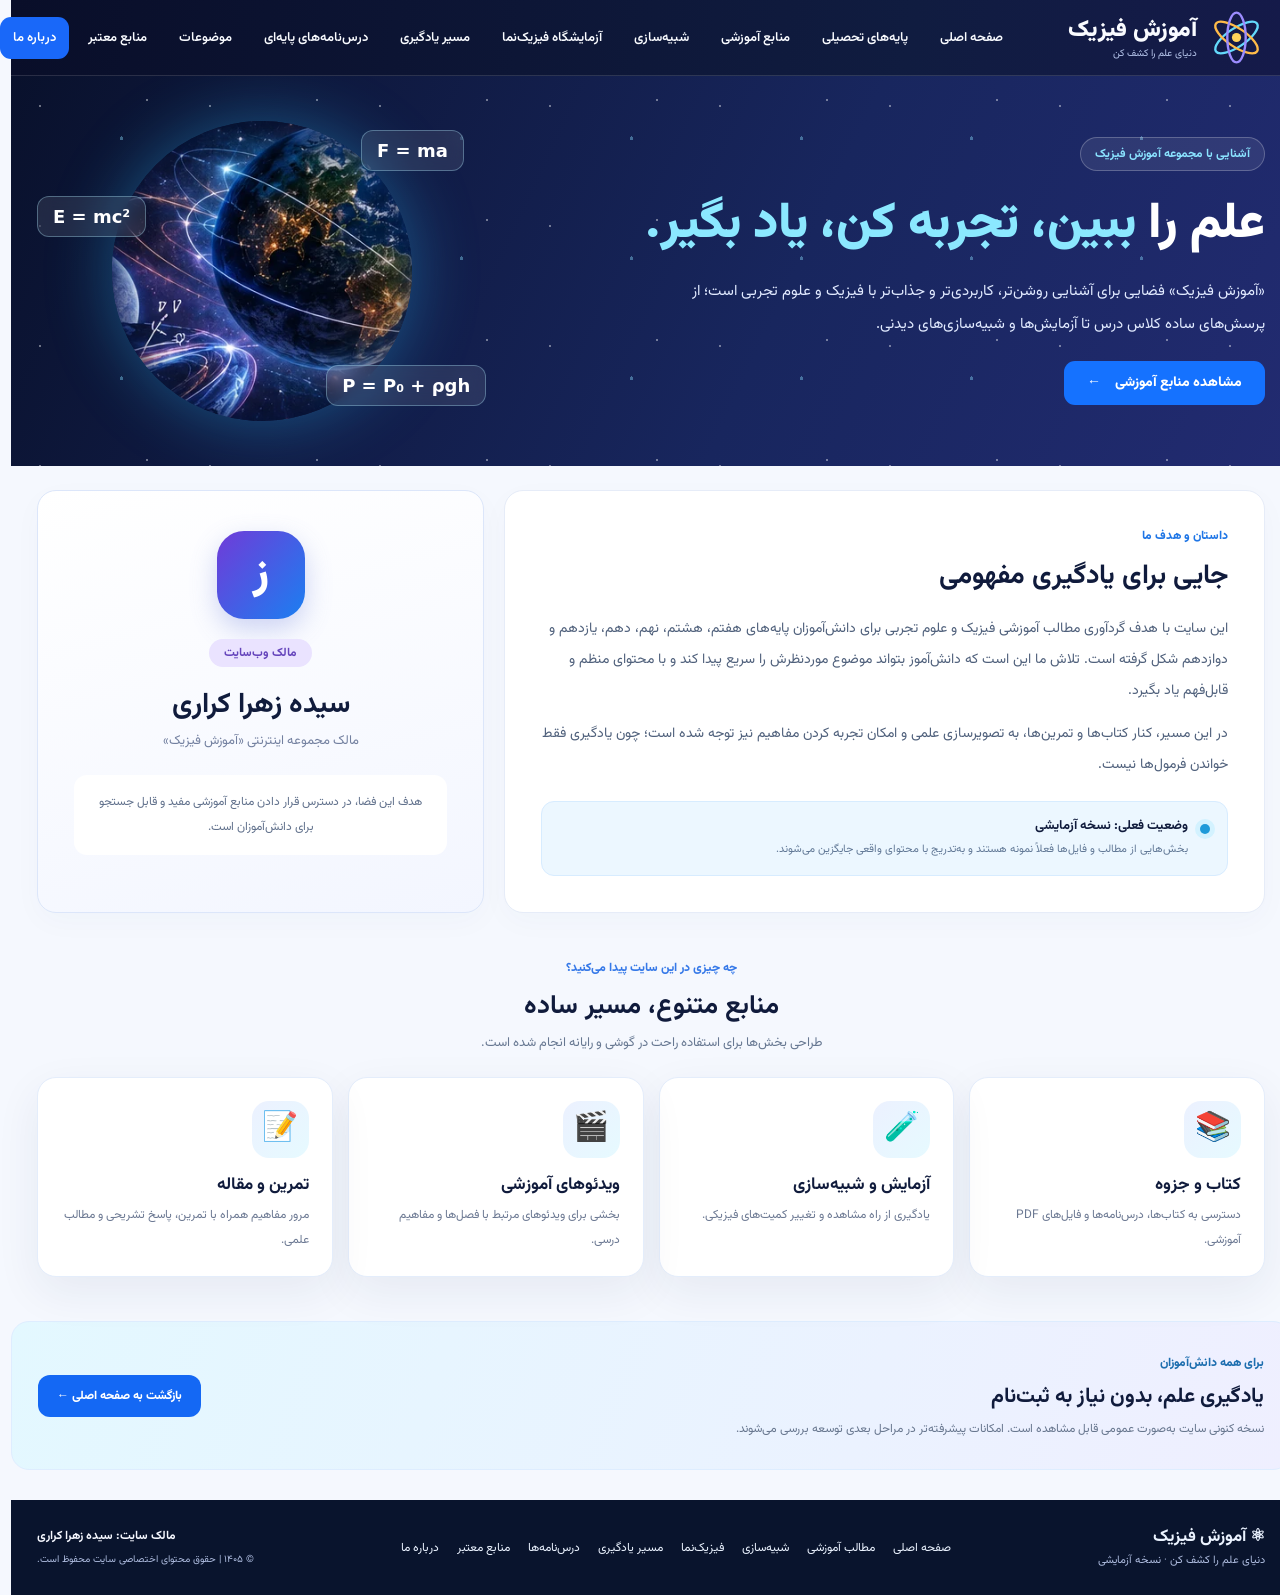
==== commit c18f63a9: "Integrate grade 7–12 specialist lesson library into about.html" ====
--- a/about.html
+++ b/about.html
@@ -61,7 +61,7 @@
         <a href="index.html">صفحه اصلی</a>
         <a href="index.html#grades">پایه‌های تحصیلی</a>
         <a href="index.html#resources">منابع آموزشی</a>
-        <a href="index.html#simulator">شبیه‌سازی</a><a href="fiziknama.html">آزمایشگاه فیزیک‌نما</a><a href="learning-path.html">مسیر یادگیری</a>
+        <a href="index.html#simulator">شبیه‌سازی</a><a href="fiziknama.html">آزمایشگاه فیزیک‌نما</a><a href="learning-path.html">مسیر یادگیری</a><a href="curriculum.html">درس‌نامه‌های پایه‌ای</a>
         <a href="index.html#topics">موضوعات</a>
         <a href="sources.html">منابع معتبر</a>
         <a class="active" href="about.html" aria-current="page">درباره ما</a>
@@ -110,7 +110,7 @@
     </section>
     <section class="container about-closing"><div><span>برای همه دانش‌آموزان</span><h2>یادگیری علم، بدون نیاز به ثبت‌نام</h2><p>نسخه کنونی سایت به‌صورت عمومی قابل مشاهده است. امکانات پیشرفته‌تر در مراحل بعدی توسعه بررسی می‌شوند.</p></div><a href="index.html">بازگشت به صفحه اصلی ←</a></section>
   </main>
-  <footer class="footer"><div class="container footer-inner"><div><strong>⚛ آموزش فیزیک</strong><p>دنیای علم را کشف کن · نسخه آزمایشی</p></div><div class="footer-links"><a href="index.html">صفحه اصلی</a><a href="index.html#resources">مطالب آموزشی</a><a href="index.html#simulator">شبیه‌سازی</a><a href="fiziknama.html">فیزیک‌نما</a><a href="learning-path.html">مسیر یادگیری</a><a href="sources.html">منابع معتبر</a><a href="about.html" aria-current="page">درباره ما</a></div><div class="footer-ownership"><strong>مالک سایت: سیده زهرا کراری</strong><small>© ۱۴۰۵ | حقوق محتوای اختصاصی سایت محفوظ است.</small></div></div></footer>
+  <footer class="footer"><div class="container footer-inner"><div><strong>⚛ آموزش فیزیک</strong><p>دنیای علم را کشف کن · نسخه آزمایشی</p></div><div class="footer-links"><a href="index.html">صفحه اصلی</a><a href="index.html#resources">مطالب آموزشی</a><a href="index.html#simulator">شبیه‌سازی</a><a href="fiziknama.html">فیزیک‌نما</a><a href="learning-path.html">مسیر یادگیری</a><a href="curriculum.html">درس‌نامه‌ها</a><a href="sources.html">منابع معتبر</a><a href="about.html" aria-current="page">درباره ما</a></div><div class="footer-ownership"><strong>مالک سایت: سیده زهرا کراری</strong><small>© ۱۴۰۵ | حقوق محتوای اختصاصی سایت محفوظ است.</small></div></div></footer>
   <script>
     (() => {
       const toggle = document.getElementById('menuBtn');
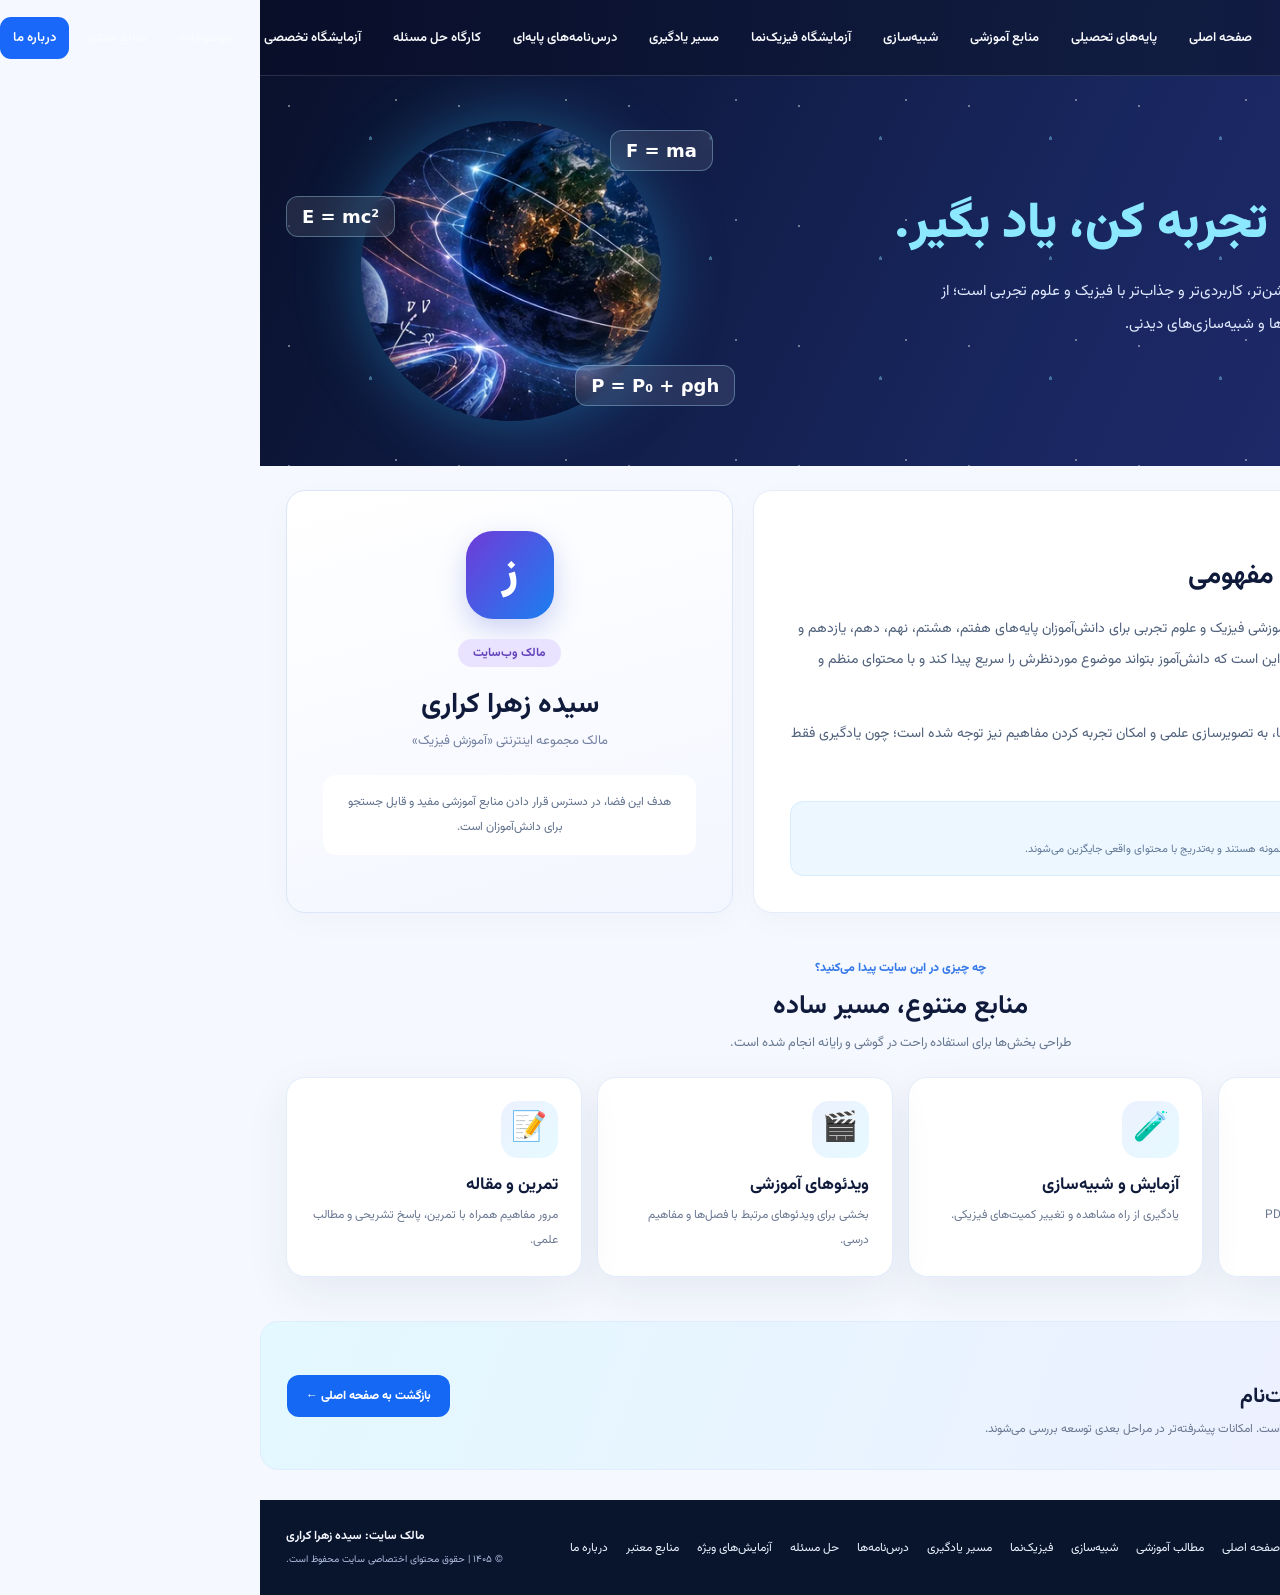
==== commit bb3218ff: "Connect advanced physics labs and guided problems from about.html" ====
--- a/about.html
+++ b/about.html
@@ -61,7 +61,7 @@
         <a href="index.html">صفحه اصلی</a>
         <a href="index.html#grades">پایه‌های تحصیلی</a>
         <a href="index.html#resources">منابع آموزشی</a>
-        <a href="index.html#simulator">شبیه‌سازی</a><a href="fiziknama.html">آزمایشگاه فیزیک‌نما</a><a href="learning-path.html">مسیر یادگیری</a><a href="curriculum.html">درس‌نامه‌های پایه‌ای</a>
+        <a href="index.html#simulator">شبیه‌سازی</a><a href="fiziknama.html">آزمایشگاه فیزیک‌نما</a><a href="learning-path.html">مسیر یادگیری</a><a href="curriculum.html">درس‌نامه‌های پایه‌ای</a><a href="practice.html">کارگاه حل مسئله</a><a href="labs-plus.html">آزمایشگاه تخصصی</a>
         <a href="index.html#topics">موضوعات</a>
         <a href="sources.html">منابع معتبر</a>
         <a class="active" href="about.html" aria-current="page">درباره ما</a>
@@ -110,7 +110,7 @@
     </section>
     <section class="container about-closing"><div><span>برای همه دانش‌آموزان</span><h2>یادگیری علم، بدون نیاز به ثبت‌نام</h2><p>نسخه کنونی سایت به‌صورت عمومی قابل مشاهده است. امکانات پیشرفته‌تر در مراحل بعدی توسعه بررسی می‌شوند.</p></div><a href="index.html">بازگشت به صفحه اصلی ←</a></section>
   </main>
-  <footer class="footer"><div class="container footer-inner"><div><strong>⚛ آموزش فیزیک</strong><p>دنیای علم را کشف کن · نسخه آزمایشی</p></div><div class="footer-links"><a href="index.html">صفحه اصلی</a><a href="index.html#resources">مطالب آموزشی</a><a href="index.html#simulator">شبیه‌سازی</a><a href="fiziknama.html">فیزیک‌نما</a><a href="learning-path.html">مسیر یادگیری</a><a href="curriculum.html">درس‌نامه‌ها</a><a href="sources.html">منابع معتبر</a><a href="about.html" aria-current="page">درباره ما</a></div><div class="footer-ownership"><strong>مالک سایت: سیده زهرا کراری</strong><small>© ۱۴۰۵ | حقوق محتوای اختصاصی سایت محفوظ است.</small></div></div></footer>
+  <footer class="footer"><div class="container footer-inner"><div><strong>⚛ آموزش فیزیک</strong><p>دنیای علم را کشف کن · نسخه آزمایشی</p></div><div class="footer-links"><a href="index.html">صفحه اصلی</a><a href="index.html#resources">مطالب آموزشی</a><a href="index.html#simulator">شبیه‌سازی</a><a href="fiziknama.html">فیزیک‌نما</a><a href="learning-path.html">مسیر یادگیری</a><a href="curriculum.html">درس‌نامه‌ها</a><a href="practice.html">حل مسئله</a><a href="labs-plus.html">آزمایش‌های ویژه</a><a href="sources.html">منابع معتبر</a><a href="about.html" aria-current="page">درباره ما</a></div><div class="footer-ownership"><strong>مالک سایت: سیده زهرا کراری</strong><small>© ۱۴۰۵ | حقوق محتوای اختصاصی سایت محفوظ است.</small></div></div></footer>
   <script>
     (() => {
       const toggle = document.getElementById('menuBtn');
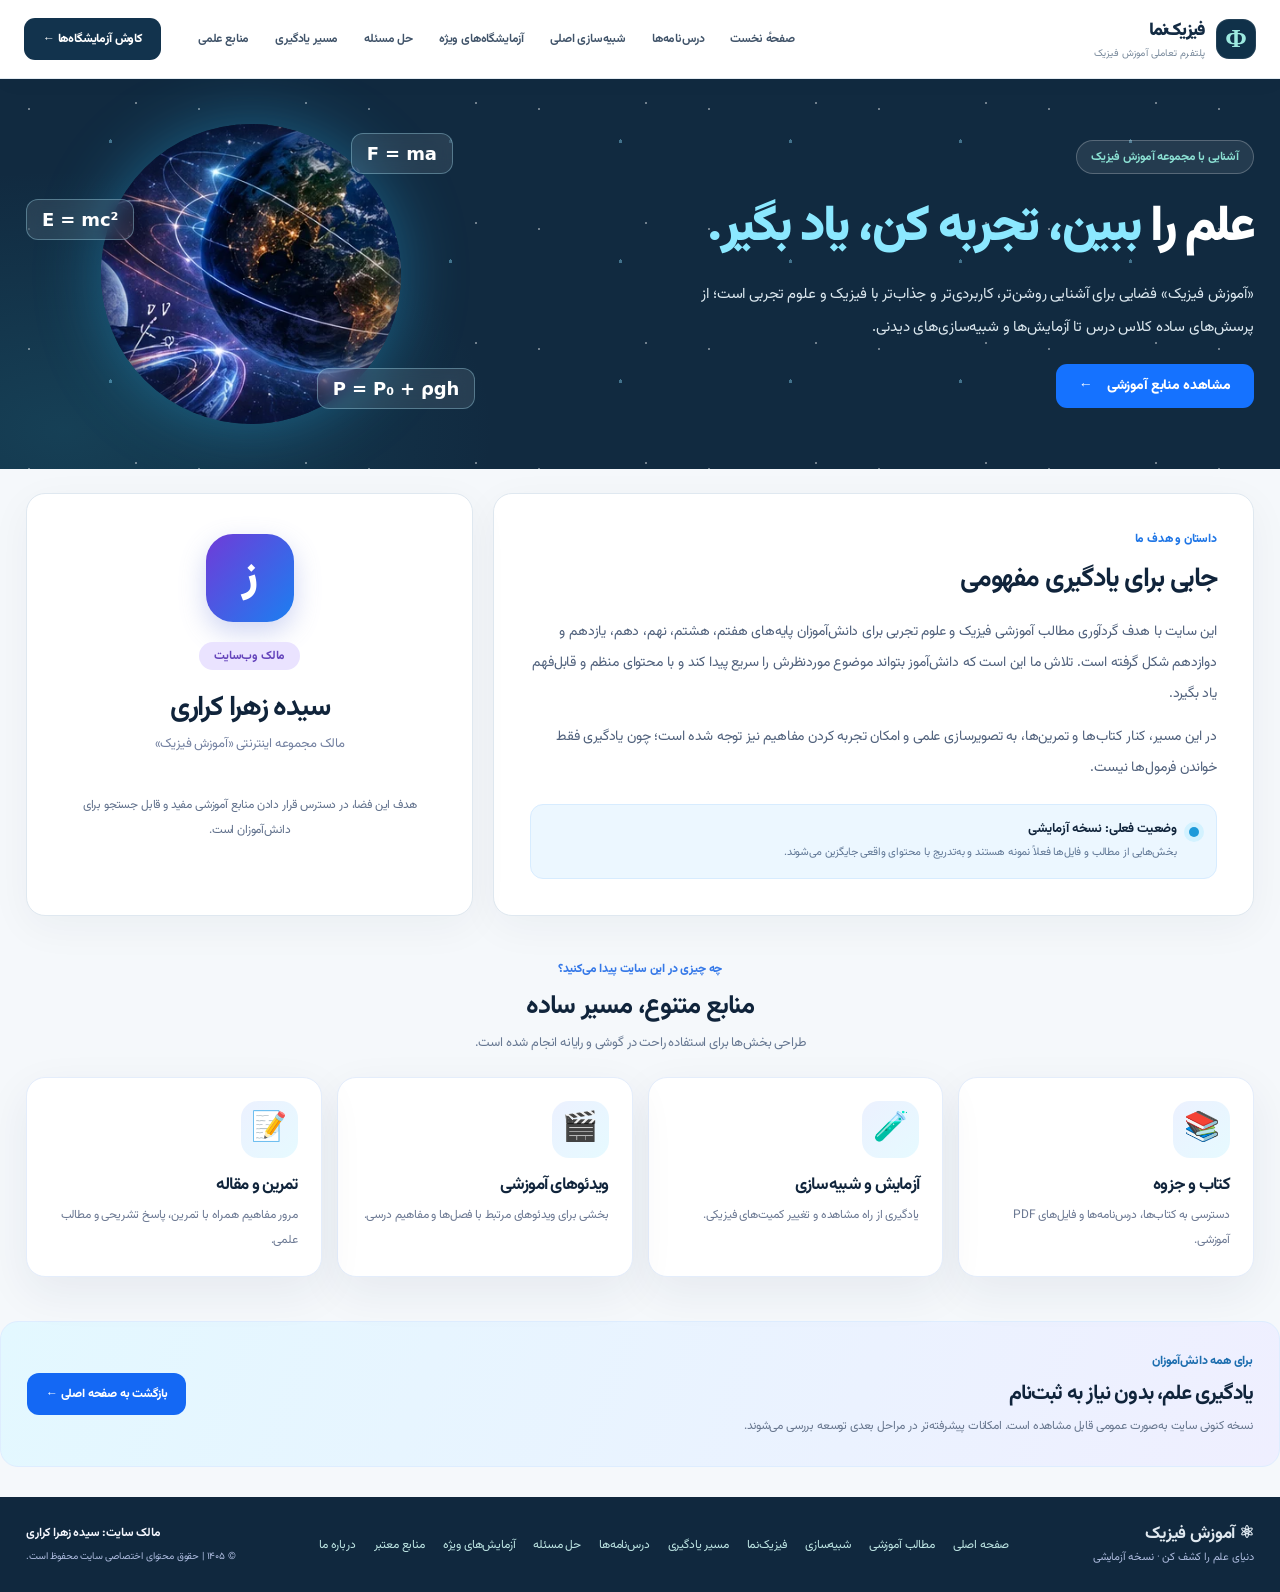
==== commit a139117b: "Modernize scientific platform interface and navigation of about.html" ====
--- a/about.html
+++ b/about.html
@@ -1,5 +1,5 @@
 <!doctype html>
-<html lang="fa" dir="rtl">
+<html lang="fa" dir="rtl" data-ui="scientific-2026" data-page="about">
 <head>
   <meta charset="utf-8">
   <meta name="viewport" content="width=device-width, initial-scale=1">
@@ -48,8 +48,8 @@
 
 </style>
   <link rel="icon" href="[data-uri]" type="image/svg+xml">
-</head>
-<body class="about-page">
+<link rel="stylesheet" href="assets/scientific-system.css"></head>
+<body class="about-page"><header class="science-header" role="banner"><div class="science-header__inner"><a class="science-logo" href="index.html"><span class="science-logo__symbol" aria-hidden="true">Φ</span><span class="science-logo__words"><strong>فیزیک‌نما</strong><small>پلتفرم تعاملی آموزش فیزیک</small></span></a><nav class="science-nav" aria-label="منوی اصلی فیزیک‌نما"><a href="index.html">صفحهٔ نخست</a><a href="curriculum.html">درس‌نامه‌ها</a><a href="fiziknama.html">شبیه‌سازی اصلی</a><a href="labs-plus.html">آزمایشگاه‌های ویژه</a><a href="practice.html">حل مسئله</a><a href="learning-path.html">مسیر یادگیری</a><a href="sources.html">منابع علمی</a></nav><a class="science-cta" href="labs-plus.html">کاوش آزمایشگاه‌ها ←</a><details class="science-mobile-menu"><summary>فهرست <span aria-hidden="true">☰</span></summary><nav class="science-mobile-menu__panel" aria-label="منوی موبایل"><a href="index.html">صفحهٔ نخست</a><a href="curriculum.html">درس‌نامه‌ها</a><a href="fiziknama.html">شبیه‌سازی اصلی</a><a href="labs-plus.html">آزمایشگاه‌های ویژه</a><a href="practice.html">حل مسئله</a><a href="learning-path.html">مسیر یادگیری</a><a href="sources.html">منابع علمی</a><a href="about.html" aria-current="page">دربارهٔ مجموعه</a></nav></details></div></header>
   <a class="skip-link" href="#main">رفتن به محتوای اصلی</a>
   <header class="topbar" id="top">
     <div class="container topbar-inner">
--- a/assets/scientific-system.css
+++ b/assets/scientific-system.css
@@ -0,0 +1,145 @@
+/* PHYSICS-NAMA | SCIENTIFIC INTERFACE SYSTEM 2026
+   Shared architectural tokens and purposeful typography, RTL, responsive.
+   No user-facing content or numerical model is modified by this stylesheet. */
+:root{
+ --s-ink:#10243b;--s-ink-soft:#44576f;--s-mute:#6b7d91;
+ --s-midnight:#0c1d31;--s-deep:#102942;--s-accent:#176caa;--s-teal:#0e9e93;
+ --s-line:#dfe8f0;--s-paper:#f5f8fb;--s-white:#fff;
+ --s-radius:19px;--s-card-shadow:0 11px 42px rgba(13,39,69,.047);
+ --s-ease:cubic-bezier(.2,.8,.2,1);
+}
+html[data-ui="scientific-2026"]{scroll-padding-top:105px;scroll-behavior:smooth}
+html[data-ui="scientific-2026"] body{
+ color:var(--s-ink);
+ background:var(--s-paper);
+ font-family:"Vazirmatn",Tahoma,"Segoe UI",Arial,sans-serif;
+ letter-spacing:-.012em;
+ font-size:14px;
+ -webkit-font-smoothing:antialiased;
+}
+html[data-ui="scientific-2026"] *{box-sizing:border-box}
+html[data-ui="scientific-2026"] :is(button,input,select,textarea){font:inherit}
+html[data-ui="scientific-2026"] :is(a,button,input,select,summary):focus-visible{
+ outline:3px solid #4dc1bf!important;outline-offset:4px!important
+}
+html[data-ui="scientific-2026"] a{transition:color .18s ease,border-color .18s ease,background .18s ease,transform .18s var(--s-ease)}
+html[data-ui="scientific-2026"] ::selection{background:#b8e8e4;color:#0a3341}
+html[data-ui="scientific-2026"] :is(h1,h2,h3){letter-spacing:-.043em}
+html[data-ui="scientific-2026"] :is(input,select,textarea){accent-color:var(--s-accent)}
+/* One consistent global navigation bar, replacing dated legacy top chrome. */
+html[data-ui="scientific-2026"] body > header:not(.science-header){display:none!important}
+.science-header{
+ position:sticky;top:0;z-index:200;background:rgba(255,255,255,.94);
+ backdrop-filter:blur(18px);-webkit-backdrop-filter:blur(18px);
+ border-bottom:1px solid #e3ebf1;box-shadow:0 4px 26px rgba(8,35,61,.025);
+ color:var(--s-ink);font-size:13px;line-height:1.5
+}
+.science-header__inner{
+ max-width:1252px;width:calc(100% - 48px);min-height:78px;
+ margin:auto;display:flex;align-items:center;gap:25px
+}
+.science-logo{display:flex;align-items:center;gap:11px;text-decoration:none!important;flex:none;color:#132b43!important}
+.science-logo__symbol{
+ display:grid;place-items:center;width:40px;height:40px;border-radius:13px;
+ background:#103149;color:#9deae0;font:bold 26px/1 Georgia,serif;box-shadow:inset 0 0 0 1px rgba(255,255,255,.08)
+}
+.science-logo__words{display:flex;flex-direction:column;gap:1px}
+.science-logo__words strong{font-weight:900;font-size:18px;letter-spacing:-.07em}
+.science-logo__words small{font-size:10px;color:#78899b;letter-spacing:.01em}
+.science-nav{margin-inline-start:auto;display:flex;gap:2px;align-items:center;flex-wrap:nowrap}
+.science-nav a{
+ padding:10px 12px;color:#41546a;font-size:12px;font-weight:680;white-space:nowrap;
+ border-radius:9px;text-decoration:none!important
+}
+.science-nav a:is(:hover,[aria-current="page"]){color:#075e90;background:#edf5fa}
+.science-cta{background:#12334d;color:white!important;font-size:12px;font-weight:800;
+ padding:12px 19px;border-radius:11px;white-space:nowrap;text-decoration:none!important
+}
+.science-cta:hover{background:#0c6282;transform:translateY(-1px)}
+.science-mobile-menu{display:none;margin-inline-start:auto;position:relative}
+.science-mobile-menu summary{list-style:none;display:flex;align-items:center;gap:7px;
+ padding:10px 15px;border-radius:10px;background:#f1f6f9;font-weight:800;cursor:pointer}
+.science-mobile-menu summary::-webkit-details-marker{display:none}
+.science-mobile-menu__panel{display:flex;flex-direction:column;position:absolute;top:49px;left:0;
+ min-width:min(330px,calc(100vw - 36px));padding:12px;background:#fff;border:1px solid #dce7ef;
+ box-shadow:0 20px 58px rgba(15,39,67,.16);border-radius:14px}
+.science-mobile-menu__panel a{display:block;padding:11px 13px;text-decoration:none;
+ font-weight:700;border-radius:8px;color:#243d55}
+.science-mobile-menu__panel a:hover{background:#edf6f9}
+/* Consistent course and laboratory surfaces */
+html[data-ui="scientific-2026"] :is(.unit,.lesson,.stat,.sidebar,.lab,.worksheet,.surface,.resources-panel,.references,.source-card,.feature-card,.metric,.stage,.card){
+ border-color:var(--s-line);box-shadow:var(--s-card-shadow);border-radius:var(--s-radius)
+}
+html[data-ui="scientific-2026"] :is(.unit,.lesson,.lab,.worksheet,.references,.sidebar,.surface){background:#fff}
+html[data-ui="scientific-2026"] :is(.formula,.unit .formula){
+ color:#175e84;background:#eff8fa;border:1px solid #d8ecf2;border-radius:11px;
+ font-variant-numeric:tabular-nums;box-shadow:none
+}
+html[data-ui="scientific-2026"] :is(.unit .chapter,.lesson-top small,.breadcrumb,.small,.muted){color:#677c8f}
+html[data-ui="scientific-2026"] :is(.unit h3,.lesson h2,.worksheet h2,.lab h2){color:#152f48}
+html[data-ui="scientific-2026"] :is(.unit .pill,.lesson .number,.pillar){background:#eaf5f7;color:#17617b}
+html[data-ui="scientific-2026"] .unit .pill.branch{background:#eef1fa;color:#465d8a}
+html[data-ui="scientific-2026"] :is(.answers button,.stage,.controls,.micro,.slider,.notice){border-radius:12px}
+html[data-ui="scientific-2026"] :is(.run,.unit-actions a,.actions a,.trial button,.answerline button,.button,.button.ghost){
+ transition:transform .2s var(--s-ease),background-color .2s ease
+}
+html[data-ui="scientific-2026"] :is(.run,.unit-actions a,.actions a,.trial button,.answerline button):hover{transform:translateY(-2px)}
+html[data-ui="scientific-2026"] :is(.quiz,.references,.note,.notice,.micro){border-color:#dce9ef}
+/* Pages with a dark editorial introduction, replacing saturated, blog-era gradients */
+html[data-ui="scientific-2026"] :is(.hero,.about-hero,.source-hero){
+ background:radial-gradient(ellipse 48% 95% at 5% 90%,rgba(37,129,151,.25),transparent 70%),#112a40;
+ color:#fff;border:0
+}
+html[data-ui="scientific-2026"] :is(.hero,.about-hero,.source-hero) h1{color:#fff}
+html[data-ui="scientific-2026"] :is(.hero,.about-hero,.source-hero) p{color:#dbe7ee}
+html[data-ui="scientific-2026"] :is(.hero,.about-hero,.source-hero) :is(.eyebrow,.hero-tag,.hero-kicker,.source-kicker,.about-kicker){color:#8be0d3}
+html[data-ui="scientific-2026"] .hero-links a:not(.alt){background:#a1e4da;color:#092f42}
+html[data-ui="scientific-2026"] .hero-links a.alt{background:#ffffff16;color:#fff;border:1px solid #ffffff40}
+html[data-ui="scientific-2026"] .hero-links a:hover{transform:translateY(-2px)}
+/* Side navigation apps */
+html[data-ui="scientific-2026"][data-page="fiziknama"] body{--paper:#f5f8fb;--ink:#19314a;--line:#e0e9f0;--dark:#0c2137;--purple:#277fa8;--mint:#0ba394}
+html[data-ui="scientific-2026"][data-page="fiziknama"] .sidebar{
+ background:linear-gradient(160deg,#0b2237,#102a40);border-inline-end:1px solid rgba(255,255,255,.08)
+}
+html[data-ui="scientific-2026"][data-page="fiziknama"] .brand-badge{background:#206e86!important;color:#fff!important}
+html[data-ui="scientific-2026"][data-page="fiziknama"] .topbar{
+ background:#ffffffed;box-shadow:0 1px 0 #dfe9f0
+}
+html[data-ui="scientific-2026"][data-page="fiziknama"] .sidebar-bottom{background:#112f45;border-color:#335169}
+html[data-ui="scientific-2026"][data-page="fiziknama"] .content{color:#172e44}
+html[data-ui="scientific-2026"][data-page="fiziknama"] :is(.lab,.card,.module-card,.kpi,.stat-card,.result-panel,.info-card,.glass-card){
+ border-radius:17px
+}
+/* Long-form legacy source/about/library pages */
+html[data-ui="scientific-2026"][data-page="about"] :is(.about-hero,.about-section),
+html[data-ui="scientific-2026"][data-page="sources"] :is(.source-hero,.source-section){letter-spacing:-.01em}
+html[data-ui="scientific-2026"] .footer{background:#10283e!important;color:#e0e9f0}
+html[data-ui="scientific-2026"] .footer a{color:#bde5e3}
+html[data-ui="scientific-2026"] :is(.science-body-links,.science-footer-links){display:flex;gap:12px;flex-wrap:wrap}
+html[data-ui="scientific-2026"] :is(.science-body-links,.science-footer-links) a{color:#116a8b;text-decoration:underline;text-underline-offset:3px}
+@media(max-width:1170px){
+ .science-nav a{padding:10px 8px}
+ .science-header__inner{gap:12px}
+}
+@media(max-width:980px){
+ .science-nav,.science-header__inner > .science-cta{display:none}
+ .science-mobile-menu{display:block}
+ .science-header__inner{min-height:65px;width:calc(100% - 30px)}
+}
+@media(max-width:550px){
+ .science-logo__words strong{font-size:16px}
+ .science-logo__symbol{width:36px;height:36px}
+ .science-header__inner{min-height:61px}
+ html[data-ui="scientific-2026"] :is(.hero,.about-hero,.source-hero){padding-top:30px;padding-bottom:30px}
+}
+@media(prefers-reduced-motion:reduce){
+ html[data-ui="scientific-2026"] *,html[data-ui="scientific-2026"] *:before,html[data-ui="scientific-2026"] *:after{
+ transition-duration:.01ms!important;animation-duration:.01ms!important;scroll-behavior:auto!important
+ }
+}
+/* Hard reset for per-page legacy element selectors (e.g. header{}, nav{}). */
+html[data-ui="scientific-2026"] .science-header{display:block!important;padding:0!important;min-height:0!important;height:auto!important;background:rgba(255,255,255,.94)!important;color:#10243b!important;box-shadow:0 4px 26px rgba(8,35,61,.025)!important}
+html[data-ui="scientific-2026"] .science-header__inner{display:flex!important;justify-content:initial!important;align-items:center!important;flex-wrap:nowrap!important}
+html[data-ui="scientific-2026"] .science-header .science-nav{display:flex;gap:2px}
+html[data-ui="scientific-2026"] .science-header .science-mobile-menu__panel{background:#fff;color:#19384f}
+@media(max-width:980px){html[data-ui="scientific-2026"] .science-header .science-nav{display:none!important}}
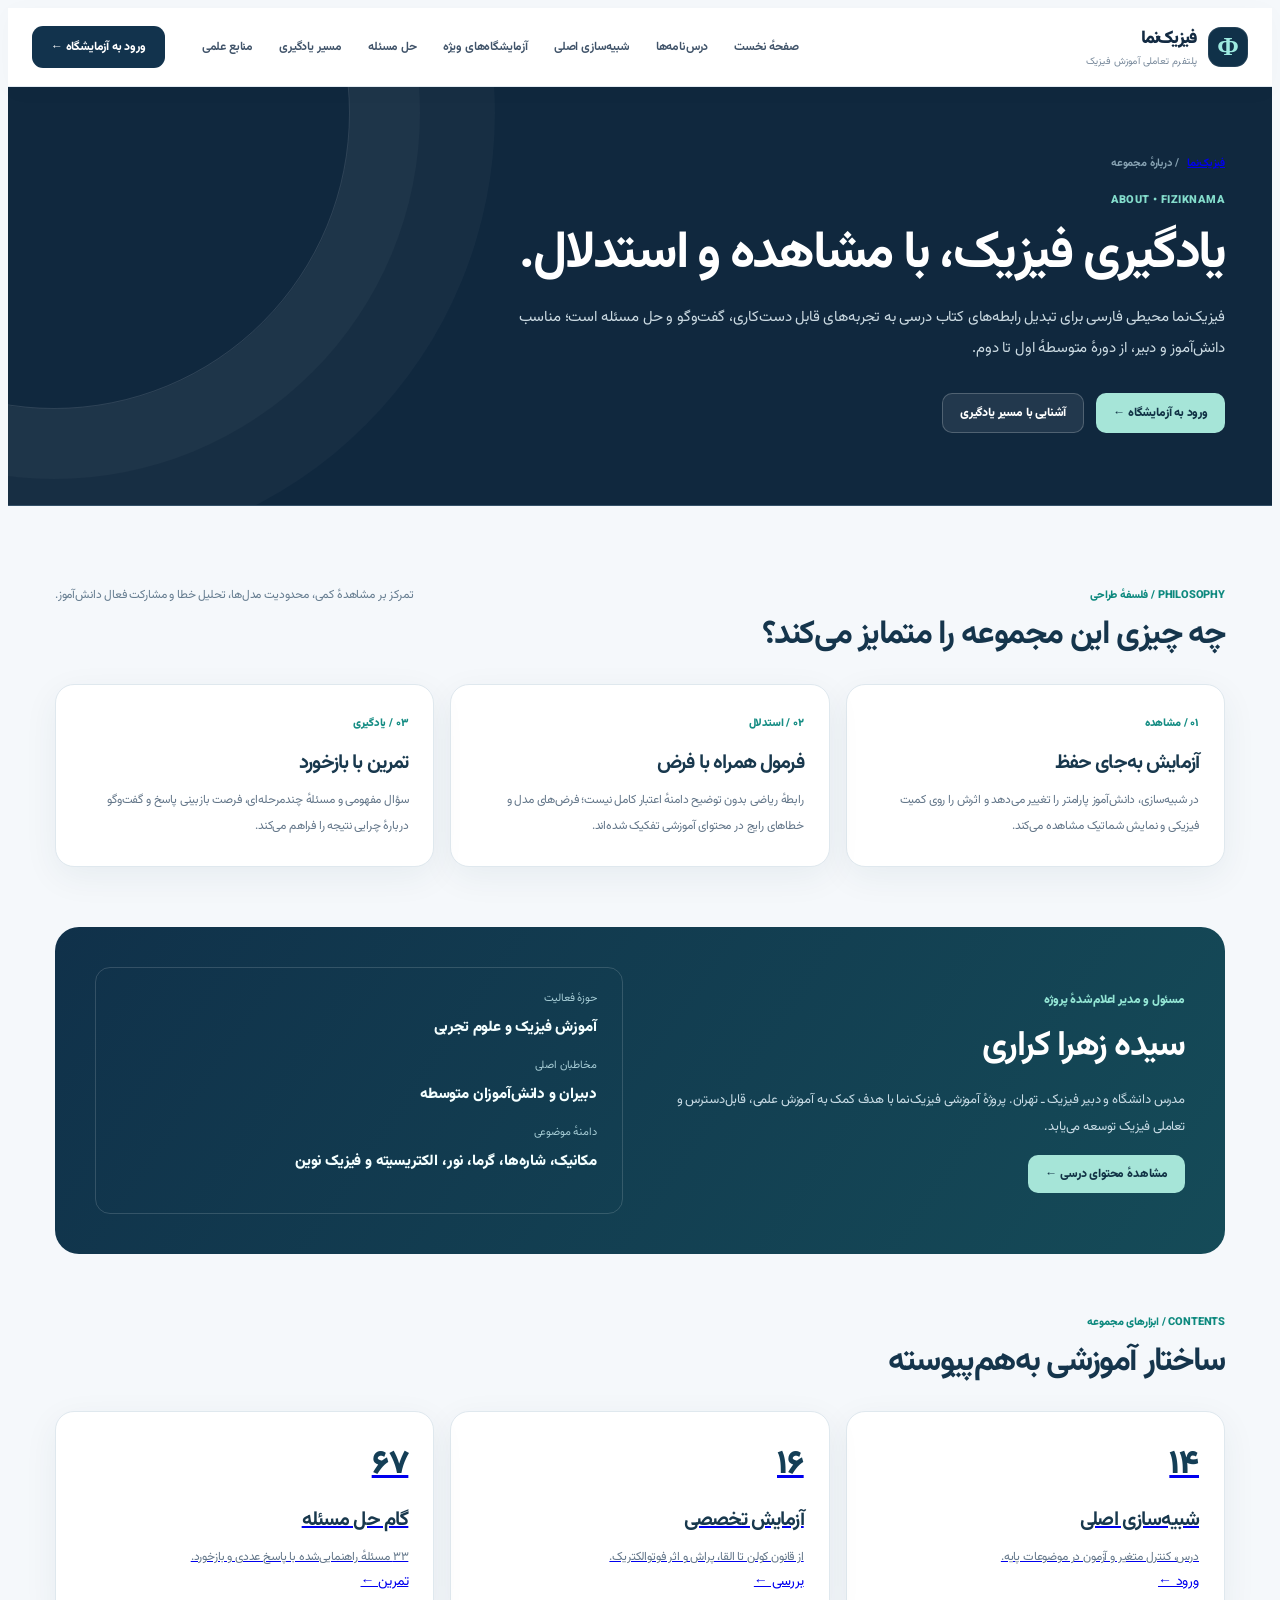
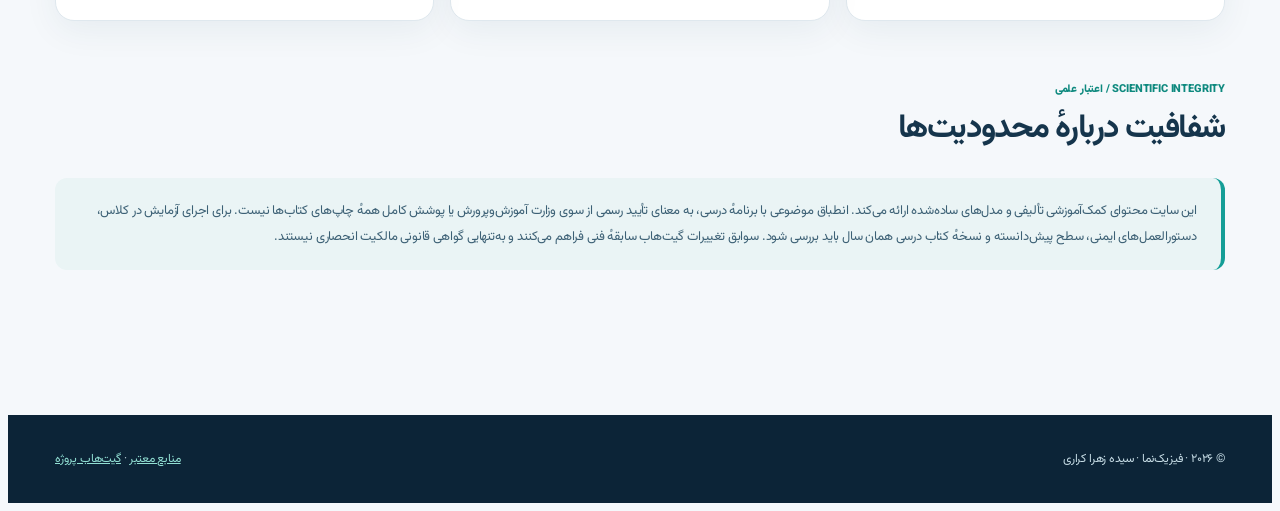
==== commit 1b65758f: "Replace legacy illustrated page with precise academic editorial layout: about.html" ====
--- a/about.html
+++ b/about.html
@@ -1,129 +1,83 @@
-<!doctype html>
-<html lang="fa" dir="rtl" data-ui="scientific-2026" data-page="about">
-<head>
-  <meta charset="utf-8">
-  <meta name="viewport" content="width=device-width, initial-scale=1">
-  <meta name="color-scheme" content="light">
-  <meta name="theme-color" content="#0b1432">
-  <meta name="description" content="درباره وب‌سایت آموزش فیزیک و علوم تجربی برای پایه‌های هفتم تا دوازدهم؛ با مالکیت سیده زهرا کراری.">
-  <meta name="author" content="سیده زهرا کراری">
-  <title>درباره ما | آموزش فیزیک</title>
-  <link rel="preconnect" href="https://fonts.googleapis.com">
-  <link rel="preconnect" href="https://fonts.gstatic.com" crossorigin>
-  <link href="https://fonts.googleapis.com/css2?family=Vazirmatn:wght@400;500;600;700;800;900&display=swap" rel="stylesheet">
-  <style>
-:root{--ink:#101b3c;--muted:#6a7895;--blue:#1264f7;--cyan:#38c8ed;--line:#e6ecf8;--surface:#fff;--bg:#f5f8fe;--radius:19px;--shadow:0 15px 45px rgba(25,47,89,.07)}
-*{box-sizing:border-box}html{scroll-behavior:smooth;scroll-padding-top:88px}body{margin:0;font-family:Vazirmatn,Tahoma,sans-serif;color:var(--ink);background:var(--bg);-webkit-font-smoothing:antialiased}a{color:inherit;text-decoration:none}button,input,select{font:inherit}button{cursor:pointer}button:focus-visible,a:focus-visible,input:focus-visible,select:focus-visible{outline:3px solid #79cdf9;outline-offset:3px}svg{width:20px;height:20px;stroke:currentColor;stroke-width:1.8;stroke-linecap:round;stroke-linejoin:round;fill:none;vertical-align:middle;flex-shrink:0}.svg-defs{position:absolute;width:0;height:0;overflow:hidden}.container{max-width:1470px;margin-inline:auto;padding-inline:26px}.sr-only{position:absolute;width:1px;height:1px;overflow:hidden;clip:rect(0,0,0,0);white-space:nowrap}.skip-link{position:absolute;z-index:30;top:-60px;right:20px;background:#fff;color:#10234f;padding:10px 20px}.skip-link:focus{top:10px}
-.topbar{height:76px;color:#f9fbff;background:linear-gradient(97deg,#090e29 0%,#101c40 70%,#151a4a 100%);position:relative;z-index:20;border-bottom:1px solid rgba(255,255,255,.13)}.topbar-inner{height:100%;display:flex;align-items:center;justify-content:space-between;gap:24px}.brand{display:flex;align-items:center;gap:11px;min-width:225px}.brand-atom{height:57px;width:57px;stroke:none}.brand strong{display:block;font-size:23px;font-weight:900;line-height:1.4}.brand small{font-size:10px;color:#b8c7ed;display:block}.main-nav{display:flex;align-items:center;gap:6px;white-space:nowrap}.main-nav a{padding:11px 13px;border-radius:11px;font-size:13px;font-weight:600;transition:background .2s}.main-nav a:hover,.main-nav a.active{background:#1968f9;color:#fff}.header-actions{display:flex;gap:10px;align-items:center}.saved-btn{display:flex;gap:8px;align-items:center;padding:10px 14px;background:#1c3157;color:#fff;border:1px solid #2b5990;border-radius:50px;font-size:12px}.saved-btn svg{height:18px;width:18px}.saved-btn b{border-radius:50%;min-width:20px;text-align:center;background:#ff5b95;font-size:10px}.menu-btn{display:none;background:transparent;border:0;padding:7px}.menu-btn span{display:block;width:24px;height:2px;background:white;margin:5px}
-.hero{min-height:378px;isolation:isolate;position:relative;color:#fff;display:flex;align-items:center;overflow:hidden;background:radial-gradient(ellipse at 52% 56%,#283969 0%,#12172f 41%,#080c22 100%)}.hero-earth-art,.hero-sunset-art,.hero-stars{position:absolute;inset:0;pointer-events:none}.hero-earth-art{right:auto;width:40%;left:0;background:url('[data-uri]') center center / cover no-repeat;mask-image:linear-gradient(to right,#000 57%,transparent 100%);-webkit-mask-image:linear-gradient(to right,#000 57%,transparent 100%);z-index:-1}.hero-sunset-art{left:auto;width:31%;right:0;background:url('[data-uri]') center / cover no-repeat;mask-image:linear-gradient(to left,#000 55%,transparent 100%);-webkit-mask-image:linear-gradient(to left,#000 55%,transparent 100%);z-index:-1}.hero-stars{z-index:-2;opacity:.7;background-image:radial-gradient(1px 1px at 11% 17%,#fff 98%,transparent),radial-gradient(1px 1px at 23% 70%,#a9e8ff 98%,transparent),radial-gradient(2px 2px at 65% 15%,#fff 98%,transparent),radial-gradient(1px 1px at 80% 49%,#fff 98%,transparent);background-size:175px 130px}.hero-content{position:relative;z-index:3;text-align:center;padding-top:28px;padding-bottom:23px;width:100%}.hero-badge{display:inline-flex;align-items:center;gap:6px;font-size:12px;background:#ffffff18;border:1px solid #ffffff33;padding:5px 14px;border-radius:30px;color:#c3e9ff}.hero-badge svg{width:15px;height:15px;color:#73d9ff}.hero h1{font-size:clamp(45px,5.6vw,78px);letter-spacing:-2px;line-height:1.35;margin:3px 0 0;font-weight:900;text-shadow:0 5px 20px #0006}.hero h1 span{background:linear-gradient(115deg,#fff,#aee9ff);-webkit-background-clip:text;background-clip:text;color:transparent}.hero-headline{margin:0;font-size:clamp(19px,2vw,29px);font-weight:800}.hero-headline em{font-style:normal;color:#61dffb}.hero-description{max-width:650px;font-size:14px;color:#e0e5fc;line-height:1.85;margin:9px auto 17px}.hero-search{height:57px;max-width:690px;margin:0 auto;background:#fff;border-radius:60px;display:flex;align-items:center;padding:6px 7px 6px 12px;box-shadow:0 15px 28px #0003;direction:rtl}.hero-search>svg{margin:0 14px 0 6px;width:22px;color:#92a0bb}.hero-search input{border:0;outline:none;min-width:0;flex:1;color:#263e67;font-size:13px;background:transparent}.hero-search input::placeholder{color:#8c9bb8}.hero-search button{background:#1471ff;border:0;color:white;border-radius:35px;height:44px;padding:0 22px;font-size:13px;font-weight:800;display:flex;gap:5px;align-items:center}.hero-search button svg{width:16px}.suggestions{display:flex;justify-content:center;align-items:center;flex-wrap:wrap;gap:9px;margin-top:12px;color:#d4dffb;font-size:12px}.suggestions button{border:1px solid #ffffff41;color:#f5f8ff;background:#ffffff15;padding:4px 17px;border-radius:40px;font-size:11px}.suggestions button:hover{background:#236bdc}
-.shortcuts{margin-top:18px;margin-bottom:16px;display:grid;grid-template-columns:repeat(7,minmax(0,1fr));gap:13px}.shortcut{padding:15px 7px 14px;min-width:0;border:1px solid #f0f2fa;border-radius:15px;display:flex;flex-direction:column;align-items:center;gap:4px;color:#0c1b40;transition:transform .2s,box-shadow .2s}.shortcut:hover{transform:translateY(-5px);box-shadow:var(--shadow)}.shortcut .icon-box{height:39px;width:45px;display:grid;place-items:center}.shortcut .icon-box svg{height:29px;width:29px;stroke-width:2.1}.shortcut strong{font-size:13px;font-weight:800;margin-top:1px;white-space:nowrap}.shortcut small{font-size:10px;color:#68779c}.purple{background:linear-gradient(140deg,#eeedff,#f6f1ff);--c:#7548d3}.blue{background:linear-gradient(140deg,#e5f4ff,#edf8ff);--c:#0f81ef}.rose{background:linear-gradient(140deg,#fff0f3,#fdf2fa);--c:#ee426d}.mint{background:linear-gradient(140deg,#e2fbf7,#effdfb);--c:#05ad9f}.peach{background:linear-gradient(140deg,#fff2e8,#fff8f3);--c:#ff7831}.sky{background:linear-gradient(140deg,#eaf5ff,#f5faff);--c:#218af3}.lilac{background:linear-gradient(140deg,#f4f0ff,#fbf5ff);--c:#8559ee}.shortcut .icon-box svg{color:var(--c)}
-.promo-grid{display:grid;grid-template-columns:repeat(4,minmax(0,1fr));gap:13px;margin-bottom:20px}.promo{min-height:166px;overflow:hidden;border-radius:16px;position:relative;display:flex;align-items:center;border:1px solid #ffffff7a;isolation:isolate;color:white;box-shadow:0 6px 20px #1b2f6720;transition:transform .2s}.promo:hover{transform:translateY(-3px)}.promo:before{content:'';position:absolute;inset:0;background-image:linear-gradient(90deg,transparent 8%,var(--promo-gradient) 76%),var(--img);background-size:cover,auto 120%;background-repeat:no-repeat;background-position:center,left center;z-index:-1}.promo-space{--promo-gradient:#101b56;background:#0b1c45}.promo-books{--promo-gradient:#8a3e08;background:#6d3614}.promo-films{--promo-gradient:#02638b;background:#07516f}.promo-articles{--promo-gradient:#411364;background:#32164e}.promo-copy{padding:14px 20px;width:100%;min-width:0;text-shadow:0 1px 8px #0005}.promo-copy>span:first-child{font-size:10px;opacity:.83}.promo h2{font-size:19px;margin:3px 0 3px}.promo p{font-size:11px;margin:0 0 11px}.promo-link{display:inline-flex;gap:5px;align-items:center;background:#fff;color:#234677;border-radius:40px;padding:6px 12px;font-weight:800;font-size:10px;text-shadow:none}.promo-link svg{height:13px;width:13px}
-.surface{background:var(--surface);border:1px solid var(--line);border-radius:var(--radius);box-shadow:0 9px 30px #25416d07}.content-layout{display:grid;grid-template-columns:minmax(0,2.6fr) minmax(310px,1fr);gap:15px;align-items:start}.resources-panel{padding:21px;min-width:0}.section-heading{display:flex;justify-content:space-between;align-items:center;gap:10px;margin-bottom:15px}.eyebrow{color:#1f70e9;font-size:11px;font-weight:800}.section-heading h2{font-size:20px;line-height:1.6;margin:0;font-weight:900}.section-heading p{color:#7c88a2;font-size:11px;margin:2px 0 0}.text-action{border:0;color:#176bfc;background:transparent;font-weight:800;font-size:12px;display:flex;align-items:center;gap:5px;white-space:nowrap}.text-action svg{width:16px;height:16px}.resource-grid{display:grid;grid-template-columns:repeat(4,minmax(0,1fr));gap:12px}.resource-card{border:1px solid #e9edf6;border-radius:14px;min-width:0;overflow:hidden;background:#fff;transition:box-shadow .25s,transform .25s}.resource-card:hover{box-shadow:0 12px 30px #1c3b7b1b;transform:translateY(-3px)}.card-cover{display:block;width:100%;aspect-ratio:1.75;object-fit:cover;background:#0b1c42;position:relative}.cover-wrap{position:relative}.kind-pill{position:absolute;right:8px;top:8px;border-radius:8px;color:#194370;background:#d4ebff;padding:3px 8px;font-weight:700;font-size:10px}.bookmark-icon{position:absolute;left:7px;top:7px;border:0;border-radius:50%;background:#fffffff2;color:#6e83a4;width:32px;height:32px;display:grid;place-items:center}.bookmark-icon.active{color:#ec3874}.bookmark-icon svg{width:17px;height:17px}.bookmark-icon.active svg{fill:#ec3874;stroke:#ec3874}.card-main{display:block;border:0;background:transparent;text-align:right;width:100%;padding:10px 11px 6px}.card-main h3{font-size:13px;font-weight:900;margin:0 0 4px;line-height:1.5}.card-main p{font-size:10px;color:#74809c;line-height:1.75;height:35px;overflow:hidden;margin:0}.card-meta{border-top:1px solid #f0f2f8;margin:5px 9px 0;padding:8px 0;display:flex;align-items:center;justify-content:space-between;gap:5px;color:#8391a9;font-size:10px}.card-meta b{background:#f1efff;border-radius:20px;padding:2px 7px;color:#8159d8;white-space:nowrap;font-weight:700}.card-meta svg{width:12px;height:12px}.no-results{text-align:center;padding:30px}.no-results span{font-size:34px}.no-results h3{margin:10px 0}.no-results p{color:#75839f}.active-filters{display:flex;gap:6px;flex-wrap:wrap}.active-filters:not(:empty){margin:-2px 0 14px}.active-filters span{border-radius:18px;background:#e9f1ff;color:#1663e8;font-size:11px;padding:4px 10px}.side-stack{display:flex;flex-direction:column;gap:14px}.grades-panel,.filters-panel{padding:19px}.side-title{display:flex;gap:8px;align-items:center;margin-bottom:13px}.side-title svg{color:#1371fb}.side-title h2{font-weight:900;font-size:17px;margin:0}.grade-grid{display:grid;grid-template-columns:repeat(3,minmax(0,1fr));gap:9px}.grade-grid button{border:1px solid #eef0f8;border-radius:13px;background:#f6f8fe;display:flex;align-items:center;flex-direction:column;justify-content:center;padding:10px 2px 9px;font-weight:700;font-size:11px;transition:background .2s,border-color .2s}.grade-grid button:hover,.grade-grid button.active{border-color:#8eb2f8;background:#edf4ff}.grade-icon{font-size:27px;line-height:1.5;font-weight:900}.g7{color:#19bf9c}.g8{color:#316af1}.g9{color:#cf43e9}.g10{color:#ffae28}.g11{color:#13a7ed}.g12{color:#ed517b}.filters-panel label{color:#526280;font-size:11px;font-weight:700;display:block;margin:9px 0 5px}.filters-panel input,.filters-panel select,.sim-controls select{width:100%;border:1px solid #e0e8f4;border-radius:9px;background:#fff;height:38px;color:#394c6d;padding:0 10px;font-size:12px;min-width:0}.search-small{display:flex;position:relative}.search-small svg{position:absolute;left:10px;top:10px;width:17px;color:#85a0be}.search-small input{padding-left:30px}.filter-cols{display:grid;grid-template-columns:1fr 1fr;gap:2px 10px}.btn-primary{height:41px;border-radius:10px;border:0;background:#1269f5;color:white;font-size:12px;font-weight:800;padding:0 16px;display:inline-flex;justify-content:center;align-items:center;gap:9px}.btn-primary svg{height:16px;width:16px}.filters-panel .btn-primary{width:100%;margin-top:14px}
-.discovery-grid{display:grid;grid-template-columns:1.2fr 1fr;gap:15px;margin-top:18px}.sim-panel,.topics-panel{padding:21px;min-width:0}.live-pill{color:#019e82;font-size:11px;font-weight:800;border-radius:50px;background:#e6fff6;padding:7px 12px;white-space:nowrap}.live-pill span{display:inline-block;width:7px;height:7px;border-radius:100%;background:#00bb8e;margin-left:4px;box-shadow:0 0 0 4px #00ba8e18}.sim-body{display:grid;grid-template-columns:1fr 1.1fr;gap:14px;align-items:stretch}.water-visual{height:236px;background:radial-gradient(circle at 60% 0,#52b9ff3a,transparent 57%),linear-gradient(145deg,#dfefff,#f0f8ff);position:relative;display:grid;place-items:center;border-radius:14px;overflow:hidden;border:1px solid #e0ecf9}.tank{position:relative;height:170px;width:148px;border:4px solid #83a5db;border-top:0;border-radius:2px 2px 12px 12px;overflow:hidden;background:#eaf6ff80;box-shadow:inset 0 0 20px #b5d8ff}.water{height:82%;position:absolute;bottom:0;left:0;right:0;transition:background .2s;background:linear-gradient(145deg,#87dafa99,#159def9e)}.waves{position:absolute;top:-2px;left:-5%;width:110%;height:9px;border-radius:50%;background:#5cbfff6a}.tank-label{position:absolute;top:-26px;font-size:11px;color:#546c90;right:0;white-space:nowrap}.sensor{position:absolute;top:25%;left:50%;width:25px;height:25px;transform:translate(-50%,-50%);border-radius:50%;display:grid;place-items:center;font-size:13px;color:#fff;background:#e65364;border:3px solid #fff;box-shadow:0 3px 12px #18539b55;transition:top .2s}.depth-indicator{position:absolute;bottom:10px;right:12px;padding:4px 10px;background:white;border-radius:20px;font-size:11px;color:#195899;font-weight:800}.sim-controls label{font-size:11px;font-weight:700;color:#4a6185}.sim-controls>label{display:block;margin:0 0 5px}.sim-controls select{height:36px}.range-row{display:flex;align-items:center;justify-content:space-between;margin:12px 0 5px}.range-row strong{font-size:12px;color:#1165e6}input[type=range]{width:100%;accent-color:#1672f9;cursor:pointer}.pressure-result{display:flex;align-items:start;justify-content:space-between;flex-wrap:wrap;gap:4px;margin-top:12px;padding:11px;border-radius:12px;background:#ecf6ff}.pressure-result div{display:flex;flex-direction:column;gap:1px}.pressure-result span{font-size:11px;color:#577aab}.pressure-result strong{font-size:20px;font-family:Tahoma,sans-serif;color:#1162e9}.pressure-result small{font-size:9px;color:#6d8ba9;align-self:center;max-width:165px}.formula{text-align:center;margin-top:9px;color:#284a86;background:#f6f7fd;padding:6px;border-radius:7px;font-size:15px;font-weight:700}.sim-footnote{font-size:10px;color:#7c8aa3;margin-top:12px}.topic-grid{display:grid;grid-template-columns:1fr 1fr;gap:10px}.topic-grid button{border:1px solid #e6edf7;background:#f6f9ff;padding:13px 9px;border-radius:12px;text-align:right;font-size:12px;font-weight:700;color:#364f7d;display:flex;gap:9px;align-items:center}.topic-grid button:hover{background:#edf4ff;border-color:#8eaff8}.topic-grid span{display:grid;place-items:center;color:#1c6ef6;font-size:20px;width:30px}.topic-tip{display:flex;gap:11px;background:linear-gradient(100deg,#eff9ff,#eef0ff);padding:15px;margin-top:18px;border-radius:14px}.topic-tip>svg{width:31px;height:31px;color:#6c66df}.topic-tip strong{font-size:13px}.topic-tip p{font-size:11px;color:#697997;line-height:1.8;margin:3px 0}
-.bottom-cards{display:grid;grid-template-columns:repeat(3,1fr);gap:15px;margin-top:18px}.info-card{padding:18px;display:flex;gap:12px;align-items:center}.info-emoji{width:52px;height:52px;background:#eff4ff;border-radius:14px;display:grid;place-items:center;font-size:29px;flex:none}.info-card h2{font-size:15px;margin:0 0 4px}.info-card p{font-size:11px;color:#7583a0;margin:0;line-height:1.8}.about{margin-top:20px;margin-bottom:22px;min-height:193px;display:flex;justify-content:space-between;align-items:center;gap:25px;border-radius:20px;overflow:hidden;color:#fff;background:radial-gradient(ellipse at 83% 40%,#293e86,#11183e 55%,#09132e);position:relative;padding:25px 50px}.about>div:first-child{max-width:730px}.about-tag{color:#7ce4fa;font-size:12px;font-weight:700}.about h2{font-size:27px;margin:7px 0}.about h2 span{color:#84e7f9}.about p{font-size:12px;line-height:2;color:#d4ddfa;max-width:680px;margin:0}.about-orbit{height:150px;width:170px;position:relative;flex:none}.orbit{position:absolute;inset:35px 10px;border:2px solid #80c7f5;border-radius:50%;transform:rotate(0)}.orbit.o2{transform:rotate(60deg);border-color:#ffbf68}.orbit.o3{transform:rotate(-60deg);border-color:#bca1fc}.orbit-core{width:21px;height:21px;background:#ffc54b;border-radius:50%;position:absolute;top:65px;right:76px;box-shadow:0 0 25px #fbb351}.footer{background:#09142d;color:#ebf3ff;padding:24px 0}.footer-inner{display:flex;align-items:center;justify-content:space-between;gap:18px;flex-wrap:wrap}.footer strong{font-size:17px}.footer p,.footer small{font-size:11px;color:#aebcdf;margin:2px 0}.footer-links{display:flex;gap:18px;font-size:12px}.footer-links a:hover{color:#6dddff}
-.modal-backdrop{position:fixed;inset:0;background:#041129b8;backdrop-filter:blur(6px);z-index:70;display:flex;justify-content:center;align-items:center;padding:20px}.modal-backdrop[hidden],.toast[hidden],.no-results[hidden]{display:none!important}.content-modal{width:min(660px,100%);max-height:min(88vh,850px);overflow:auto;background:#fff;border-radius:20px;padding:27px;box-shadow:0 25px 90px #0005;position:relative}.modal-close{position:absolute;top:15px;left:15px;border:0;background:#eff3fa;border-radius:10px;width:37px;height:37px;color:#405070}.modal-close svg{width:18px;height:18px}.modal-hero{width:100%;height:205px;object-fit:cover;border-radius:13px;margin-bottom:12px}.modal-type{font-size:11px;color:#2d6cdb;background:#eaf2ff;padding:3px 12px;border-radius:30px}.content-modal h2{font-size:25px;margin:11px 0 4px}.modal-meta{color:#7c8ba7;font-size:12px;margin:0 0 14px}.modal-text{font-size:14px;color:#435572;line-height:2.25;white-space:pre-line}.modal-note{font-size:12px;background:#fff8e8;color:#8b6620;padding:13px;border-radius:10px;margin-top:13px}.modal-actions{margin-top:17px;display:flex;flex-wrap:wrap;gap:8px}.modal-actions a{display:inline-flex;align-items:center;justify-content:center;background:#1269f5;padding:9px 16px;border-radius:10px;color:white;font-size:13px;font-weight:700}.modal-actions a[hidden]{display:none}.modal-actions a.secondary{background:#eaf2ff;color:#165de0}.video-player{width:100%;max-height:330px;background:#10182d;margin:13px 0;border-radius:12px}.toast{position:fixed;bottom:22px;left:22px;z-index:90;background:#142651;color:#fff;padding:12px 20px;border-radius:10px;font-size:12px;box-shadow:var(--shadow)}
-@media(max-width:1150px){.container{padding-inline:18px}.brand{min-width:auto}.brand strong{font-size:19px}.brand-atom{width:47px}.main-nav a{font-size:11px;padding:10px 8px}.shortcut strong{font-size:11px}.shortcut small{font-size:9px}.promo h2{font-size:16px}.promo-copy{padding:12px}.content-layout{grid-template-columns:minmax(0,2fr) minmax(295px,1fr)}.resource-grid{grid-template-columns:repeat(2,1fr)}.card-cover{aspect-ratio:2}.discovery-grid{grid-template-columns:1fr 1fr}.sim-body{grid-template-columns:1fr}.water-visual{height:215px}}
-@media(max-width:810px){.topbar{height:70px}.header-actions{gap:7px}.menu-btn{display:block}.saved-btn span{display:none}.main-nav{display:none;position:absolute;top:70px;left:10px;right:10px;flex-direction:column;align-items:stretch;gap:0;background:#121d45;padding:10px;border:1px solid #344c7a;border-radius:13px;box-shadow:0 15px 25px #0003}.main-nav.open{display:flex}.main-nav a{padding:12px;font-size:13px}.hero{min-height:365px}.hero-earth-art{width:57%;opacity:.65}.hero-sunset-art{width:39%;opacity:.7}.hero-content{padding-top:35px}.shortcuts{grid-template-columns:repeat(4,minmax(0,1fr))}.promo-grid{grid-template-columns:repeat(2,minmax(0,1fr))}.content-layout{grid-template-columns:1fr}.side-stack{display:grid;grid-template-columns:1fr 1fr}.resource-grid{grid-template-columns:repeat(4,1fr)}.discovery-grid{grid-template-columns:1fr}.sim-body{grid-template-columns:1fr 1fr}.bottom-cards{grid-template-columns:1fr 1fr}.bottom-cards .info-card:last-child{grid-column:1/-1}}
-@media(max-width:580px){.container{padding-inline:13px}.topbar{height:64px}.brand strong{font-size:18px}.brand small{font-size:9px}.brand-atom{width:43px;height:43px}.main-nav{top:64px}.hero{min-height:415px}.hero-earth-art{width:85%;opacity:.30}.hero-sunset-art{width:70%;opacity:.25}.hero:before{content:'';position:absolute;inset:0;z-index:1;background:linear-gradient(180deg,#0b143140,#0c143b82)}.hero-content{padding-top:27px;padding-bottom:21px}.hero-badge{font-size:10px}.hero h1{font-size:52px;margin:10px 0 3px}.hero-headline{font-size:20px;line-height:1.5}.hero-description{font-size:12px;max-width:330px}.hero-search{height:52px}.hero-search input{font-size:11px}.hero-search>svg{margin-inline:10px}.hero-search button{height:39px;padding:0 13px;font-size:11px}.suggestions{font-size:10px;gap:5px}.suggestions button{padding:3px 10px}.shortcuts{grid-template-columns:repeat(2,minmax(0,1fr));gap:9px;margin-top:12px}.shortcut{padding:12px 4px;gap:2px}.shortcut strong{font-size:11px}.shortcut small{font-size:10px}.promo-grid{gap:10px}.promo{min-height:135px}.promo:before{background-position:center,left center;background-size:cover,auto 130%}.promo-copy{padding:10px}.promo h2{font-size:14px}.promo p{font-size:10px}.promo-link{font-size:9px;padding:5px 9px}.content-layout{gap:13px}.resources-panel,.grades-panel,.filters-panel,.sim-panel,.topics-panel{padding:15px}.section-heading h2{font-size:17px}.section-heading p{font-size:10px}.resource-grid{grid-template-columns:repeat(2,minmax(0,1fr));gap:9px}.side-stack{grid-template-columns:1fr}.grade-grid button{font-size:12px}.discovery-grid{margin-top:13px;gap:13px}.sim-body{grid-template-columns:1fr}.water-visual{height:227px}.bottom-cards{grid-template-columns:1fr;gap:10px;margin-top:13px}.bottom-cards .info-card:last-child{grid-column:auto}.about{margin-top:13px;padding:23px;min-height:188px}.about h2{font-size:22px}.about p{font-size:11px}.about-orbit{position:absolute;opacity:.2;left:-50px;bottom:-50px}.footer-inner{flex-direction:column;text-align:center}.footer-links{justify-content:center;flex-wrap:wrap}.content-modal{padding:19px}.content-modal h2{font-size:21px}}
-@media(prefers-reduced-motion:reduce){*,*:before,*:after{scroll-behavior:auto!important;animation-duration:.01ms!important;transition-duration:.01ms!important}}
-
-
-/* About Us page and site-owner attribution */
-.footer-ownership{display:flex;flex-direction:column;gap:5px;text-align:left}.footer-ownership strong{font-size:12px;font-weight:700;color:#f6f8ff}.footer-ownership small{font-size:10px;color:#aebcdf}.about-read-more{display:inline-flex;margin-top:12px;padding:9px 17px;background:#ffffff16;color:#a3f0ff;font-size:12px;font-weight:800;border:1px solid #ffffff50;border-radius:10px;transition:background .2s}.about-read-more:hover{background:#ffffff2b}
-.about-hero{position:relative;overflow:hidden;color:#fff;background:linear-gradient(115deg,#09112c,#18265e 60%,#222b71);isolation:isolate}.about-hero::before{content:"";position:absolute;inset:0;opacity:.4;pointer-events:none;background-image:radial-gradient(1px 1px at 17% 25%,#fff 99%,transparent),radial-gradient(2px 2px at 65% 52%,#8bdfff 99%,transparent),radial-gradient(1px 1px at 80% 20%,#fff 99%,transparent);background-size:170px 120px}.about-hero-inner{display:grid;grid-template-columns:minmax(0,1.25fr) minmax(290px,.75fr);gap:30px;min-height:375px;align-items:center;position:relative;padding-block:45px}.about-hero-copy{max-width:690px;position:relative;z-index:1}.about-kicker{display:inline-block;background:#ffffff15;border:1px solid #ffffff3b;color:#8ae3ff;padding:7px 14px;border-radius:30px;font-size:12px;font-weight:700}.about-hero h1{font-size:clamp(29px,3.9vw,51px);line-height:1.55;margin:16px 0 10px;font-weight:900}.about-hero h1 span{color:#8be8ff}.about-hero p{color:#e1eaff;line-height:2.2;font-size:15px;max-width:600px;margin:0 0 20px}.about-primary-link{display:inline-flex;align-items:center;gap:14px;background:#1572ff;border-radius:11px;padding:11px 23px;color:#fff;font-size:14px;font-weight:800}.about-primary-link:hover{background:#2a85ff}.about-hero-visual{min-height:295px;position:relative;display:grid;place-items:center}.about-globe{width:300px;height:300px;border-radius:50%;background:url('[data-uri]') center / cover no-repeat;box-shadow:0 0 65px #2cc1ff5c, inset 0 0 30px #061540}.about-visual-chip{position:absolute;font-size:18px;font-family:system-ui,sans-serif;font-weight:700;color:#fff;background:#ffffff18;border:1px solid #b2ecff56;backdrop-filter:blur(8px);border-radius:12px;padding:9px 15px;direction:ltr}.chip-one{top:3%;right:5%}.chip-two{bottom:5%;right:0}.chip-three{top:25%;left:0}
-.about-main-grid{display:grid;grid-template-columns:minmax(0,1.7fr) minmax(300px,1fr);gap:20px;margin-top:24px}.about-story,.owner-card{padding:36px}.about-mini-label{font-size:12px;color:#1f76e6;font-weight:800}.about-story h2{font-size:27px;margin:10px 0 16px}.about-story p{font-size:14px;line-height:2.2;color:#50617c;margin:0 0 13px}.about-status{display:flex;align-items:flex-start;gap:12px;padding:14px 17px;background:#ecf7ff;border:1px solid #d7ecff;border-radius:13px;margin-top:20px}.about-status-dot{width:10px;height:10px;flex:none;border-radius:50%;background:#1e9ad9;margin-top:8px;box-shadow:0 0 0 5px #d3f2ff}.about-status strong{display:block;font-size:13px}.about-status small{display:block;line-height:1.9;color:#617896;font-size:11px;margin-top:4px}.owner-card{text-align:center;background:linear-gradient(165deg,#fff,#f3f6ff);border:1px solid #dce6fa}.owner-avatar{width:88px;height:88px;display:grid;place-items:center;margin:4px auto 20px;border-radius:27px;color:#fff;font-size:43px;font-weight:900;background:linear-gradient(130deg,#703bd8,#1b7ff1);box-shadow:0 10px 27px #6073d74d}.owner-label{display:inline-block;background:#eae3ff;color:#6545bc;border-radius:25px;padding:5px 15px;font-size:12px;font-weight:700}.owner-card h2{font-size:28px;margin:16px 0 4px}.owner-card p{font-size:13px;color:#7380a0;margin:0}.owner-note{line-height:2.1;background:#fff;border-radius:13px;padding:15px;margin-top:24px;font-size:12px;color:#61718c}
-.about-values{padding-top:42px;padding-bottom:30px}.about-section-heading{text-align:center;margin-bottom:24px}.about-section-heading span{color:#3679e8;font-weight:800;font-size:12px}.about-section-heading h2{margin:6px 0;font-size:26px}.about-section-heading p{margin:0;color:#677892;font-size:13px}.about-features{display:grid;grid-template-columns:repeat(4,minmax(0,1fr));gap:15px}.about-feature{background:#fff;border:1px solid #e4edfb;border-radius:19px;padding:23px;box-shadow:var(--shadow)}.about-feature-icon{display:grid;place-items:center;width:57px;height:57px;border-radius:17px;background:linear-gradient(135deg,#ecf1ff,#e6faff);font-size:29px}.about-feature h3{font-size:17px;margin:14px 0 5px}.about-feature p{color:#6c7993;font-size:12px;line-height:2.1;margin:0}.about-closing{display:flex;align-items:center;justify-content:space-between;gap:25px;margin-top:14px;margin-bottom:30px;padding-top:28px;padding-bottom:28px;border-radius:18px;background:linear-gradient(110deg,#e3f8ff,#efefff);border:1px solid #deedff}.about-closing span{font-size:12px;color:#1d6eaf;font-weight:800}.about-closing h2{font-size:21px;margin:5px 0}.about-closing p{font-size:12px;line-height:1.9;color:#68778f;margin:0}.about-closing a{white-space:nowrap;color:#fff;background:#1468f4;padding:12px 19px;border-radius:12px;font-size:12px;font-weight:800}
-@media(max-width:1050px){.about-hero-inner{grid-template-columns:1.2fr .8fr}.about-globe{width:230px;height:230px}.about-main-grid{grid-template-columns:1.2fr 1fr}.about-story,.owner-card{padding:25px}.about-features{grid-template-columns:repeat(2,minmax(0,1fr))}}
-@media(max-width:810px){.about-hero-inner{grid-template-columns:1fr;gap:5px;padding-block:35px}.about-hero-visual{position:absolute;left:-50px;bottom:0;opacity:.18;pointer-events:none}.about-hero-copy{position:relative;z-index:2;max-width:700px}.about-main-grid{grid-template-columns:1fr}.footer-ownership{text-align:center}}
-@media(max-width:580px){.about-hero h1{font-size:32px}.about-hero p{font-size:13px}.about-hero-inner{min-height:320px}.about-main-grid{margin-top:12px;gap:12px}.about-story,.owner-card{padding:22px}.about-story h2{font-size:22px}.owner-card h2{font-size:25px}.about-values{padding-top:30px}.about-section-heading h2{font-size:23px}.about-features{grid-template-columns:1fr 1fr;gap:9px}.about-feature{padding:14px}.about-feature h3{font-size:14px}.about-feature p{font-size:11px}.about-closing{flex-direction:column;align-items:stretch;padding-block:20px;gap:18px}.about-closing h2{font-size:18px}.about-closing a{text-align:center}}
-@media(max-width:370px){.about-features{grid-template-columns:1fr}}
-
-/* Curated trusted resources directory */
-.source-hero{background:radial-gradient(circle at 17% 25%,#4d2e87 0%,transparent 27%),linear-gradient(112deg,#0b1532,#172c5d 65%,#25195a);color:#fff;position:relative;overflow:hidden}
-.source-hero:after{content:"";position:absolute;width:310px;height:310px;left:6%;top:-50px;border:2px solid #96b8ff44;border-radius:50%;box-shadow:0 0 0 45px #61c9f609,0 0 0 105px #ad83ff08;pointer-events:none}
-.source-hero-inner{position:relative;z-index:1;padding-block:55px 60px}.source-kicker{display:inline-block;padding:6px 14px;border-radius:24px;background:#ffffff14;border:1px solid #ffffff44;font-size:12px;color:#b4eefe}.source-hero h1{font-size:clamp(30px,4.5vw,56px);margin:14px 0 10px;font-weight:900}.source-hero h1 em{font-style:normal;color:#82e6ff}.source-hero p{font-size:14px;line-height:2.2;color:#e0eaff;max-width:720px}.source-hero-link{display:inline-block;margin-top:9px;background:#1972ff;border-radius:12px;padding:12px 24px;font-size:13px;font-weight:800}.source-hero-link:hover{background:#3685ff}
-.source-section{padding-top:36px;padding-bottom:45px}.source-section-header{display:flex;align-items:end;justify-content:space-between;gap:15px;margin-bottom:22px}.source-section-header h2{font-size:27px;margin:7px 0}.source-section-header p{font-size:12px;color:#66758c;margin:0}.source-count{background:#e8efff;color:#2863c8;padding:9px 15px;border-radius:25px;font-weight:800;font-size:12px;white-space:nowrap}.source-grid{display:grid;grid-template-columns:repeat(3,minmax(0,1fr));gap:18px}.source-card{padding:23px;display:flex;flex-direction:column;gap:8px;transition:transform .2s,box-shadow .2s}.source-card:hover{transform:translateY(-3px);box-shadow:0 14px 32px #173c7a15}.source-card-top{display:flex;align-items:center;justify-content:space-between}.source-symbol{display:grid;place-items:center;width:54px;height:54px;background:#ecf5ff;border-radius:16px;font-size:27px}.source-type{font-size:11px;border-radius:30px;background:#f3ecff;color:#7045ad;padding:5px 12px}.source-card h3{font-size:18px;line-height:1.7;margin:4px 0 0}.source-meta{font-size:11px;color:#3977ae;font-weight:700}.source-card p{font-size:12px;line-height:2.1;color:#5e6d89;margin:5px 0 16px;flex:1}.source-button{display:flex;align-items:center;justify-content:space-between;color:#fff;background:#246cf0;border-radius:11px;padding:11px 14px;font-size:12px;font-weight:800}.source-button:hover{background:#0b55d4}.source-notice{margin-top:24px;padding:20px 23px;border-radius:16px;background:#fff6e8;border:1px solid #ffe1ae}.source-notice strong{font-size:14px;color:#924e12}.source-notice p{color:#765937;font-size:12px;line-height:2.15;margin:5px 0 0}
-.trusted-teaser{margin-top:18px;margin-bottom:20px;border-radius:19px;background:linear-gradient(108deg,#141d49,#2b397c 67%,#6e3ea2);color:white;padding:27px 32px;display:flex;align-items:center;justify-content:space-between;gap:24px}.trusted-teaser h2{font-size:21px;margin:7px 0 5px}.trusted-teaser p{font-size:12px;line-height:1.9;margin:0;color:#cddffb}.trusted-teaser a{color:#1c4b83;background:#fff;border-radius:11px;white-space:nowrap;padding:11px 17px;font-size:12px;font-weight:800}
-@media(max-width:970px){.source-grid{grid-template-columns:repeat(2,minmax(0,1fr))}}@media(max-width:580px){.source-grid{grid-template-columns:1fr;gap:12px}.source-hero-inner{padding-block:35px 40px}.source-hero h1{font-size:32px}.source-hero p{font-size:12px}.source-section-header{align-items:start;flex-direction:column}.source-section-header h2{font-size:21px}.source-section{padding-top:25px}.trusted-teaser{flex-direction:column;align-items:stretch;padding:22px}.trusted-teaser h2{font-size:18px}.trusted-teaser a{text-align:center}}
-
-</style>
-  <link rel="icon" href="[data-uri]" type="image/svg+xml">
-<link rel="stylesheet" href="assets/scientific-system.css"></head>
-<body class="about-page"><header class="science-header" role="banner"><div class="science-header__inner"><a class="science-logo" href="index.html"><span class="science-logo__symbol" aria-hidden="true">Φ</span><span class="science-logo__words"><strong>فیزیک‌نما</strong><small>پلتفرم تعاملی آموزش فیزیک</small></span></a><nav class="science-nav" aria-label="منوی اصلی فیزیک‌نما"><a href="index.html">صفحهٔ نخست</a><a href="curriculum.html">درس‌نامه‌ها</a><a href="fiziknama.html">شبیه‌سازی اصلی</a><a href="labs-plus.html">آزمایشگاه‌های ویژه</a><a href="practice.html">حل مسئله</a><a href="learning-path.html">مسیر یادگیری</a><a href="sources.html">منابع علمی</a></nav><a class="science-cta" href="labs-plus.html">کاوش آزمایشگاه‌ها ←</a><details class="science-mobile-menu"><summary>فهرست <span aria-hidden="true">☰</span></summary><nav class="science-mobile-menu__panel" aria-label="منوی موبایل"><a href="index.html">صفحهٔ نخست</a><a href="curriculum.html">درس‌نامه‌ها</a><a href="fiziknama.html">شبیه‌سازی اصلی</a><a href="labs-plus.html">آزمایشگاه‌های ویژه</a><a href="practice.html">حل مسئله</a><a href="learning-path.html">مسیر یادگیری</a><a href="sources.html">منابع علمی</a><a href="about.html" aria-current="page">دربارهٔ مجموعه</a></nav></details></div></header>
-  <a class="skip-link" href="#main">رفتن به محتوای اصلی</a>
-  <header class="topbar" id="top">
-    <div class="container topbar-inner">
-      <a class="brand" href="index.html" aria-label="آموزش فیزیک، صفحه اصلی">
-        <svg class="brand-atom" viewBox="0 0 62 62" aria-hidden="true"><circle cx="31" cy="31" r="5" fill="#ffd35a"/><ellipse cx="31" cy="31" rx="27" ry="10" fill="none" stroke="#63d9fb" stroke-width="2.6" transform="rotate(-34 31 31)"/><ellipse cx="31" cy="31" rx="27" ry="10" fill="none" stroke="#ffbb49" stroke-width="2.6" transform="rotate(34 31 31)"/><ellipse cx="31" cy="31" rx="27" ry="10" fill="none" stroke="#9c8cff" stroke-width="2.6" transform="rotate(90 31 31)"/></svg>
-        <span><strong>آموزش فیزیک</strong><small>دنیای علم را کشف کن</small></span>
-      </a>
-      <nav id="main-nav" class="main-nav" aria-label="منوی اصلی">
-        <a href="index.html">صفحه اصلی</a>
-        <a href="index.html#grades">پایه‌های تحصیلی</a>
-        <a href="index.html#resources">منابع آموزشی</a>
-        <a href="index.html#simulator">شبیه‌سازی</a><a href="fiziknama.html">آزمایشگاه فیزیک‌نما</a><a href="learning-path.html">مسیر یادگیری</a><a href="curriculum.html">درس‌نامه‌های پایه‌ای</a><a href="practice.html">کارگاه حل مسئله</a><a href="labs-plus.html">آزمایشگاه تخصصی</a>
-        <a href="index.html#topics">موضوعات</a>
-        <a href="sources.html">منابع معتبر</a>
-        <a class="active" href="about.html" aria-current="page">درباره ما</a>
-      </nav>
-      <div class="header-actions"><button id="menuBtn" class="menu-btn" aria-expanded="false" aria-controls="main-nav" aria-label="باز کردن منو"><span></span><span></span><span></span></button></div>
-    </div>
-  </header>
-  <main id="main">
-    <section class="about-hero" aria-labelledby="about-heading">
-      <div class="container about-hero-inner">
-        <div class="about-hero-copy">
-          <div class="about-kicker">آشنایی با مجموعه آموزش فیزیک</div>
-          <h1 id="about-heading">علم را <span>ببین، تجربه کن، یاد بگیر.</span></h1>
-          <p>«آموزش فیزیک» فضایی برای آشنایی روشن‌تر، کاربردی‌تر و جذاب‌تر با فیزیک و علوم تجربی است؛ از پرسش‌های ساده کلاس درس تا آزمایش‌ها و شبیه‌سازی‌های دیدنی.</p>
-          <a class="about-primary-link" href="index.html#resources">مشاهده منابع آموزشی <span aria-hidden="true">←</span></a>
-        </div>
-        <div class="about-hero-visual" aria-hidden="true"><div class="about-globe"></div><div class="about-visual-chip chip-one">F = ma</div><div class="about-visual-chip chip-two">P = P₀ + ρgh</div><div class="about-visual-chip chip-three">E = mc²</div></div>
-      </div>
-    </section>
-
-    <section class="container about-main-grid" aria-label="درباره وب‌سایت و مالک">
-      <article class="about-story surface">
-        <div class="about-mini-label">داستان و هدف ما</div>
-        <h2>جایی برای یادگیری مفهومی</h2>
-        <p>این سایت با هدف گردآوری مطالب آموزشی فیزیک و علوم تجربی برای دانش‌آموزان پایه‌های هفتم، هشتم، نهم، دهم، یازدهم و دوازدهم شکل گرفته است. تلاش ما این است که دانش‌آموز بتواند موضوع موردنظرش را سریع پیدا کند و با محتوای منظم و قابل‌فهم یاد بگیرد.</p>
-        <p>در این مسیر، کنار کتاب‌ها و تمرین‌ها، به تصویرسازی علمی و امکان تجربه کردن مفاهیم نیز توجه شده است؛ چون یادگیری فقط خواندن فرمول‌ها نیست.</p>
-        <div class="about-status"><span class="about-status-dot"></span><div><strong>وضعیت فعلی: نسخه آزمایشی</strong><small>بخش‌هایی از مطالب و فایل‌ها فعلاً نمونه هستند و به‌تدریج با محتوای واقعی جایگزین می‌شوند.</small></div></div>
-      </article>
-      <aside class="owner-card surface" aria-labelledby="owner-heading">
-        <div class="owner-avatar" aria-hidden="true">ز</div>
-        <div class="owner-label">مالک وب‌سایت</div>
-        <h2 id="owner-heading">سیده زهرا کراری</h2>
-        <p>مالک مجموعه اینترنتی «آموزش فیزیک»</p>
-        <div class="owner-note">هدف این فضا، در دسترس قرار دادن منابع آموزشی مفید و قابل جستجو برای دانش‌آموزان است.</div>
-      </aside>
-    </section>
-
-    <section class="container about-values" aria-labelledby="values-heading">
-      <div class="about-section-heading"><span>چه چیزی در این سایت پیدا می‌کنید؟</span><h2 id="values-heading">منابع متنوع، مسیر ساده</h2><p>طراحی بخش‌ها برای استفاده راحت در گوشی و رایانه انجام شده است.</p></div>
-      <div class="about-features">
-        <div class="about-feature"><span class="about-feature-icon">📚</span><h3>کتاب و جزوه</h3><p>دسترسی به کتاب‌ها، درس‌نامه‌ها و فایل‌های PDF آموزشی.</p></div>
-        <div class="about-feature"><span class="about-feature-icon">🧪</span><h3>آزمایش و شبیه‌سازی</h3><p>یادگیری از راه مشاهده و تغییر کمیت‌های فیزیکی.</p></div>
-        <div class="about-feature"><span class="about-feature-icon">🎬</span><h3>ویدئوهای آموزشی</h3><p>بخشی برای ویدئوهای مرتبط با فصل‌ها و مفاهیم درسی.</p></div>
-        <div class="about-feature"><span class="about-feature-icon">📝</span><h3>تمرین و مقاله</h3><p>مرور مفاهیم همراه با تمرین، پاسخ تشریحی و مطالب علمی.</p></div>
-      </div>
-    </section>
-    <section class="container about-closing"><div><span>برای همه دانش‌آموزان</span><h2>یادگیری علم، بدون نیاز به ثبت‌نام</h2><p>نسخه کنونی سایت به‌صورت عمومی قابل مشاهده است. امکانات پیشرفته‌تر در مراحل بعدی توسعه بررسی می‌شوند.</p></div><a href="index.html">بازگشت به صفحه اصلی ←</a></section>
-  </main>
-  <footer class="footer"><div class="container footer-inner"><div><strong>⚛ آموزش فیزیک</strong><p>دنیای علم را کشف کن · نسخه آزمایشی</p></div><div class="footer-links"><a href="index.html">صفحه اصلی</a><a href="index.html#resources">مطالب آموزشی</a><a href="index.html#simulator">شبیه‌سازی</a><a href="fiziknama.html">فیزیک‌نما</a><a href="learning-path.html">مسیر یادگیری</a><a href="curriculum.html">درس‌نامه‌ها</a><a href="practice.html">حل مسئله</a><a href="labs-plus.html">آزمایش‌های ویژه</a><a href="sources.html">منابع معتبر</a><a href="about.html" aria-current="page">درباره ما</a></div><div class="footer-ownership"><strong>مالک سایت: سیده زهرا کراری</strong><small>© ۱۴۰۵ | حقوق محتوای اختصاصی سایت محفوظ است.</small></div></div></footer>
-  <script>
-    (() => {
-      const toggle = document.getElementById('menuBtn');
-      const nav = document.getElementById('main-nav');
-      toggle.addEventListener('click', () => {
-        const open = nav.classList.toggle('open');
-        toggle.setAttribute('aria-expanded', String(open));
-      });
-      nav.querySelectorAll('a').forEach(link => link.addEventListener('click', () => {
-        nav.classList.remove('open');
-        toggle.setAttribute('aria-expanded', 'false');
-      }));
-    })();
-  </script>
-</body>
-</html>
+<!doctype html><html lang="fa" dir="rtl" data-ui="scientific-2026" data-page="about"><head>
+<meta charset="utf-8"><meta name="viewport" content="width=device-width,initial-scale=1"><meta name="theme-color" content="#10283e">
+<meta name="author" content="سیده زهرا کراری"><meta name="description" content="معرفی علمی فیزیک‌نما، فلسفهٔ آموزشی، مسئول پروژه و محدودیت مدل‌ها.">
+<title>دربارهٔ فیزیک‌نما | پروژهٔ علمی آموزش فیزیک</title>
+<link rel="preconnect" href="https://fonts.googleapis.com"><link rel="preconnect" href="https://fonts.gstatic.com" crossorigin>
+<link rel="stylesheet" href="https://fonts.googleapis.com/css2?family=Vazirmatn:wght@400;500;600;700;800;900&display=swap">
+<link rel="stylesheet" href="assets/scientific-system.css"><style>
+.ac-container{max-width:1170px;width:calc(100% - 42px);margin:0 auto}
+.ac-breadcrumb{display:flex;gap:9px;align-items:center;color:#88a3b3;font-size:11px;font-weight:700;margin-bottom:20px}
+.ac-hero{background:#10283e;color:#fff;padding:68px 0 72px;position:relative;overflow:hidden;border-bottom:1px solid #355168}
+.ac-hero:before{content:"";position:absolute;width:590px;height:590px;top:-270px;left:-250px;border:1px solid #ffffff20;border-radius:50%;box-shadow:0 0 0 70px #ffffff08,0 0 0 145px #ffffff07}
+.ac-tag{font-size:11px;color:#83dccb;font-weight:900;letter-spacing:.04em;display:block}
+.ac-hero h1{font-size:clamp(32px,4.3vw,52px);letter-spacing:-.07em;line-height:1.4;margin:10px 0}
+.ac-hero p{max-width:740px;color:#cbdae2;font-size:15px;line-height:2.1;margin:0}
+.ac-actions{display:flex;gap:12px;flex-wrap:wrap;margin-top:28px}
+.ac-actions a,.ac-link{display:inline-flex;align-items:center;gap:10px;padding:10px 17px;background:#a6e5d8;color:#123346;font-size:12px;font-weight:850;border-radius:10px;text-decoration:none}
+.ac-actions a.secondary{background:#ffffff14;border:1px solid #ffffff35;color:#fff}
+.ac-main{padding-block:65px 85px}
+.ac-section{margin-bottom:60px}
+.ac-heading{display:flex;align-items:baseline;justify-content:space-between;gap:16px;flex-wrap:wrap;margin:0 0 23px}
+.ac-heading span{display:block;color:#0d897e;font-size:11px;font-weight:850}
+.ac-heading h2{font-size:clamp(23px,3vw,33px);color:#15354c;margin:5px 0 0;letter-spacing:-.05em}
+.ac-heading p{color:#667d90;font-size:12px;max-width:510px;line-height:2}
+.ac-grid3{display:grid;grid-template-columns:repeat(3,minmax(0,1fr));gap:16px}
+.ac-grid2{display:grid;grid-template-columns:repeat(2,minmax(0,1fr));gap:16px}
+.ac-card{background:#fff;border:1px solid #dfe8ee;border-radius:19px;padding:27px 25px;box-shadow:0 10px 34px #173a5410}
+.ac-card small{color:#168d84;font-size:11px;font-weight:900}
+.ac-card h3{font-size:20px;color:#18384d;margin:13px 0 9px;letter-spacing:-.05em}
+.ac-card p{color:#637689;font-size:12px;line-height:2.15;margin:0}
+.ac-card a.ac-inline{display:inline-flex;font-size:12px;color:#127a84;font-weight:850;margin-top:23px;text-decoration:none}
+.ac-count{font:900 33px "Vazirmatn",Tahoma,sans-serif;color:#143e56;display:block;margin-bottom:8px}
+.ac-profile{border-radius:24px;background:linear-gradient(125deg,#10314a,#154b58);padding:40px;display:grid;grid-template-columns:1fr 1fr;gap:35px;color:white;align-items:center}
+.ac-profile small{color:#93e5d4;font-size:12px;font-weight:900}
+.ac-profile h2{color:#fff;font-size:35px;letter-spacing:-.05em;margin:8px 0}
+.ac-profile p{color:#c9dce6;font-size:13px;line-height:2.1}
+.ac-profile .ac-meta{border:1px solid #ffffff26;border-radius:15px;padding:22px 25px}
+.ac-profile .ac-meta span{display:block;color:#a6ccd5;font-size:11px;margin:0 0 9px}
+.ac-profile .ac-meta strong{display:block;color:#f4ffff;font-weight:850;font-size:15px;margin-bottom:18px}
+.ac-footer{background:#0c2437;color:#c6dce5;padding:35px 0;font-size:12px}
+.ac-footer .ac-container{display:flex;align-items:center;justify-content:space-between;gap:18px;flex-wrap:wrap}
+.ac-footer a{color:#91dfd3}
+.ac-scope{background:#eaf4f5;border-right:4px solid #159e97;border-radius:12px;padding:20px 24px;font-size:13px;line-height:2;color:#3c6075}
+.ac-source-grid{display:grid;grid-template-columns:repeat(2,minmax(0,1fr));gap:15px}
+.ac-source{background:#fff;border:1px solid #dfe8ee;border-radius:18px;padding:24px 24px 22px;display:flex;flex-direction:column;gap:7px;transition:transform .2s ease,border-color .2s ease}
+.ac-source:hover{transform:translateY(-3px);border-color:#8ac9c5}
+.ac-source small{color:#0a8b83;font-size:10px;font-weight:900}
+.ac-source h3{color:#18364f;font-size:19px;margin:2px 0 5px}
+.ac-source p{color:#6b7f92;font-size:12px;line-height:2;margin:0 0 9px;flex:1}
+.ac-source b{color:#176d85;font-size:12px;font-weight:850}
+.ac-feature{display:flex;align-items:center;gap:14px}
+.ac-feature-mark{display:grid;place-items:center;width:50px;height:50px;border-radius:13px;background:#e3f4f1;color:#0a796e;font-weight:900;font-size:24px;flex:none}
+@media(max-width:800px){.ac-grid3{grid-template-columns:1fr}.ac-grid2,.ac-source-grid{grid-template-columns:1fr}.ac-profile{grid-template-columns:1fr;padding:25px}}
+@media(max-width:540px){.ac-container{width:calc(100% - 30px)}.ac-hero{padding:42px 0}.ac-main{padding-block:42px}.ac-hero p{font-size:13px}.ac-card{padding:22px}.ac-heading{display:block}}
+</style></head><body><header class="science-header"><div class="science-header__inner">
+<a class="science-logo" href="index.html"><span class="science-logo__symbol" aria-hidden="true">Φ</span><span class="science-logo__words"><strong>فیزیک‌نما</strong><small>پلتفرم تعاملی آموزش فیزیک</small></span></a>
+<nav class="science-nav" aria-label="منوی اصلی فیزیک‌نما"><a href="index.html">صفحهٔ نخست</a><a href="curriculum.html">درس‌نامه‌ها</a><a href="fiziknama.html">شبیه‌سازی اصلی</a><a href="labs-plus.html">آزمایشگاه‌های ویژه</a><a href="practice.html">حل مسئله</a><a href="learning-path.html">مسیر یادگیری</a><a href="sources.html">منابع علمی</a></nav>
+<a class="science-cta" href="fiziknama.html">ورود به آزمایشگاه ←</a>
+<details class="science-mobile-menu"><summary>فهرست <span aria-hidden="true">☰</span></summary><nav class="science-mobile-menu__panel" aria-label="منوی موبایل"><a href="index.html">صفحهٔ نخست</a><a href="curriculum.html">درس‌نامه‌ها</a><a href="fiziknama.html">شبیه‌سازی اصلی</a><a href="labs-plus.html">آزمایشگاه‌های ویژه</a><a href="practice.html">حل مسئله</a><a href="learning-path.html">مسیر یادگیری</a><a href="sources.html">منابع علمی</a><a href="about.html" aria-current="page">دربارهٔ مجموعه</a></nav></details></div></header>
+<main><section class="ac-hero"><div class="ac-container"><div class="ac-breadcrumb"><a href="index.html">فیزیک‌نما</a> / دربارهٔ مجموعه</div><span class="ac-tag">ABOUT • FIZIKNAMA</span>
+<h1>یادگیری فیزیک، با مشاهده و استدلال.</h1><p>فیزیک‌نما محیطی فارسی برای تبدیل رابطه‌های کتاب درسی به تجربه‌های قابل دست‌کاری، گفت‌وگو و حل مسئله است؛ مناسب دانش‌آموز و دبیر، از دورهٔ متوسطهٔ اول تا دوم.</p>
+<div class="ac-actions"><a href="fiziknama.html">ورود به آزمایشگاه ←</a><a class="secondary" href="learning-path.html">آشنایی با مسیر یادگیری</a></div></div></section>
+<div class="ac-main ac-container">
+<section class="ac-section"><div class="ac-heading"><div><span>PHILOSOPHY / فلسفهٔ طراحی</span><h2>چه چیزی این مجموعه را متمایز می‌کند؟</h2></div><p>تمرکز بر مشاهدهٔ کمی، محدودیت مدل‌ها، تحلیل خطا و مشارکت فعال دانش‌آموز.</p></div>
+<div class="ac-grid3">
+<div class="ac-card"><small>۰۱ / مشاهده</small><h3>آزمایش به‌جای حفظ</h3><p>در شبیه‌سازی، دانش‌آموز پارامتر را تغییر می‌دهد و اثرش را روی کمیت فیزیکی و نمایش شماتیک مشاهده می‌کند.</p></div>
+<div class="ac-card"><small>۰۲ / استدلال</small><h3>فرمول همراه با فرض</h3><p>رابطهٔ ریاضی بدون توضیح دامنهٔ اعتبار کامل نیست؛ فرض‌های مدل و خطاهای رایج در محتوای آموزشی تفکیک شده‌اند.</p></div>
+<div class="ac-card"><small>۰۳ / یادگیری</small><h3>تمرین با بازخورد</h3><p>سؤال مفهومی و مسئلهٔ چندمرحله‌ای، فرصت بازبینی پاسخ و گفت‌وگو دربارهٔ چرایی نتیجه را فراهم می‌کند.</p></div>
+</div></section>
+<section class="ac-section" aria-labelledby="profile"><div class="ac-profile">
+<div><small>مسئول و مدیر اعلام‌شدهٔ پروژه</small><h2 id="profile">سیده زهرا کراری</h2><p>مدرس دانشگاه و دبیر فیزیک ـ تهران. پروژهٔ آموزشی فیزیک‌نما با هدف کمک به آموزش علمی، قابل‌دسترس و تعاملی فیزیک توسعه می‌یابد.</p><a class="ac-link" href="curriculum.html">مشاهدهٔ محتوای درسی ←</a></div>
+<div class="ac-meta"><span>حوزهٔ فعالیت</span><strong>آموزش فیزیک و علوم تجربی</strong><span>مخاطبان اصلی</span><strong>دبیران و دانش‌آموزان متوسطه</strong><span>دامنهٔ موضوعی</span><strong>مکانیک، شاره‌ها، گرما، نور، الکتریسیته و فیزیک نوین</strong></div>
+</div></section>
+<section class="ac-section"><div class="ac-heading"><div><span>CONTENTS / ابزارهای مجموعه</span><h2>ساختار آموزشی به‌هم‌پیوسته</h2></div></div>
+<div class="ac-grid3">
+<a class="ac-card" href="fiziknama.html"><span class="ac-count">۱۴</span><h3>شبیه‌سازی اصلی</h3><p>درس، کنترل متغیر و آزمون در موضوعات پایه.</p><span class="ac-inline">ورود ←</span></a>
+<a class="ac-card" href="labs-plus.html"><span class="ac-count">۱۶</span><h3>آزمایش تخصصی</h3><p>از قانون کولن تا القا، پراش و اثر فوتوالکتریک.</p><span class="ac-inline">بررسی ←</span></a>
+<a class="ac-card" href="practice.html"><span class="ac-count">۶۷</span><h3>گام حل مسئله</h3><p>۳۳ مسئلهٔ راهنمایی‌شده با پاسخ عددی و بازخورد.</p><span class="ac-inline">تمرین ←</span></a>
+</div></section>
+<section class="ac-section"><div class="ac-heading"><div><span>SCIENTIFIC INTEGRITY / اعتبار علمی</span><h2>شفافیت دربارهٔ محدودیت‌ها</h2></div></div>
+<div class="ac-scope">این سایت محتوای کمک‌آموزشی تألیفی و مدل‌های ساده‌شده ارائه می‌کند. انطباق موضوعی با برنامهٔ درسی، به معنای تأیید رسمی از سوی وزارت آموزش‌وپرورش یا پوشش کامل همهٔ چاپ‌های کتاب‌ها نیست. برای اجرای آزمایش در کلاس، دستورالعمل‌های ایمنی، سطح پیش‌دانسته و نسخهٔ کتاب درسی همان سال باید بررسی شود. سوابق تغییرات گیت‌هاب سابقهٔ فنی فراهم می‌کنند و به‌تنهایی گواهی قانونی مالکیت انحصاری نیستند.</div>
+</section></div></main>
+<footer class="ac-footer"><div class="ac-container"><span>© ۲۰۲۶ · فیزیک‌نما · سیده زهرا کراری</span><span><a href="sources.html">منابع معتبر</a> · <a href="https://github.com/SZKA-PHYSICS/physics-education">گیت‌هاب پروژه</a></span></div></footer>
+</body></html>
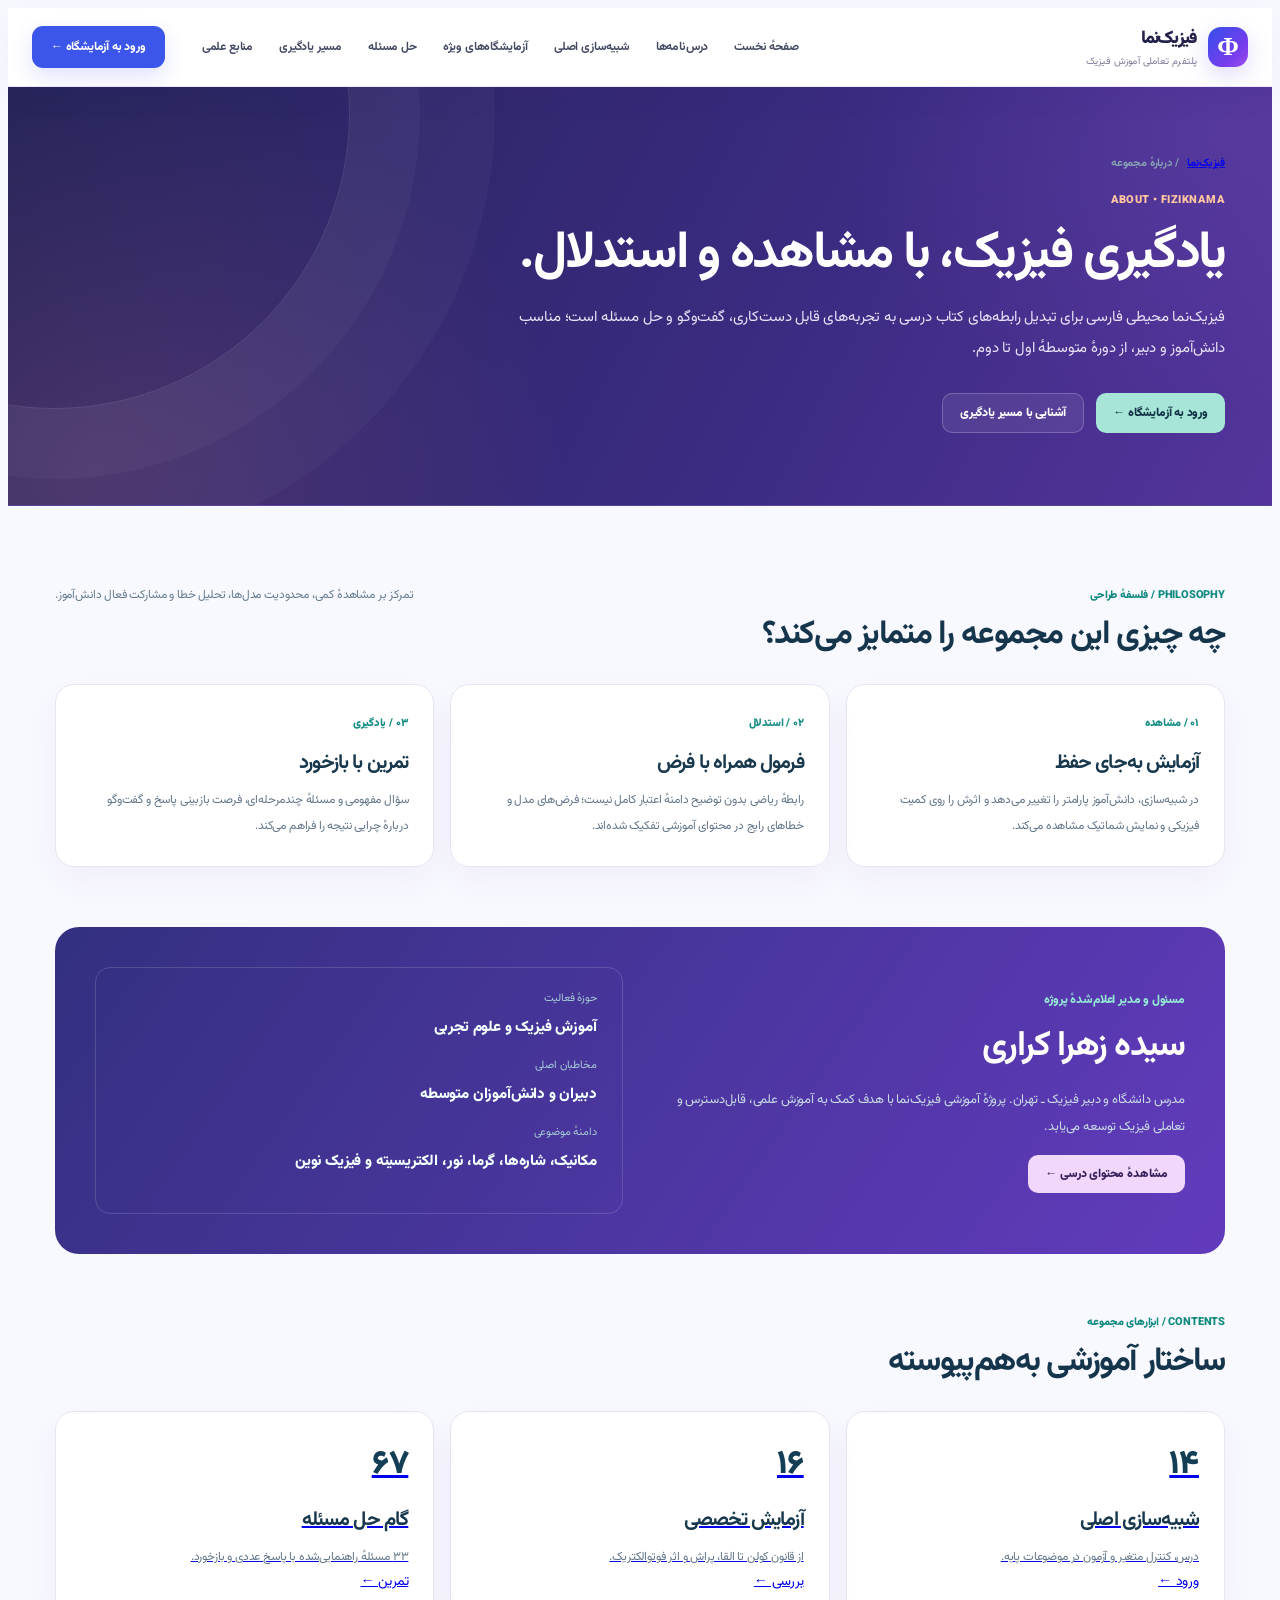
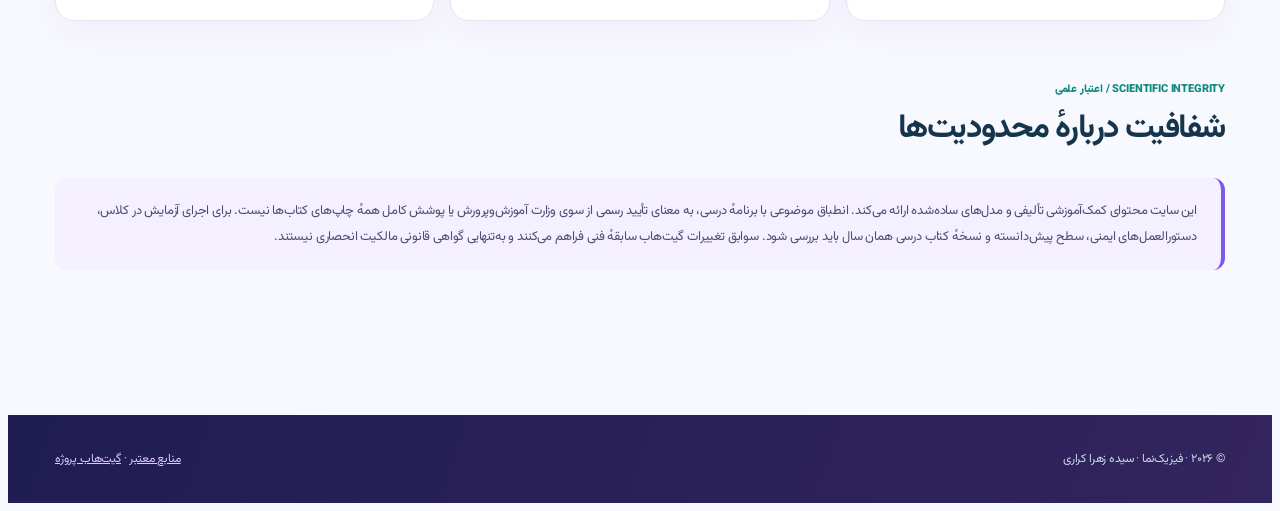
==== commit 5115e209: "Apply electric-blue, violet and coral visual refresh to about.html" ====
--- a/about.html
+++ b/about.html
@@ -1,5 +1,5 @@
 <!doctype html><html lang="fa" dir="rtl" data-ui="scientific-2026" data-page="about"><head>
-<meta charset="utf-8"><meta name="viewport" content="width=device-width,initial-scale=1"><meta name="theme-color" content="#10283e">
+<meta charset="utf-8"><meta name="viewport" content="width=device-width,initial-scale=1"><meta name="theme-color" content="#4333bc">
 <meta name="author" content="سیده زهرا کراری"><meta name="description" content="معرفی علمی فیزیک‌نما، فلسفهٔ آموزشی، مسئول پروژه و محدودیت مدل‌ها.">
 <title>دربارهٔ فیزیک‌نما | پروژهٔ علمی آموزش فیزیک</title>
 <link rel="preconnect" href="https://fonts.googleapis.com"><link rel="preconnect" href="https://fonts.gstatic.com" crossorigin>
@@ -51,7 +51,7 @@
 .ac-feature-mark{display:grid;place-items:center;width:50px;height:50px;border-radius:13px;background:#e3f4f1;color:#0a796e;font-weight:900;font-size:24px;flex:none}
 @media(max-width:800px){.ac-grid3{grid-template-columns:1fr}.ac-grid2,.ac-source-grid{grid-template-columns:1fr}.ac-profile{grid-template-columns:1fr;padding:25px}}
 @media(max-width:540px){.ac-container{width:calc(100% - 30px)}.ac-hero{padding:42px 0}.ac-main{padding-block:42px}.ac-hero p{font-size:13px}.ac-card{padding:22px}.ac-heading{display:block}}
-</style></head><body><header class="science-header"><div class="science-header__inner">
+</style><link rel="icon" type="image/svg+xml" href="assets/favicon.svg"><link rel="stylesheet" href="assets/vivid-spectrum.css"></head><body><header class="science-header"><div class="science-header__inner">
 <a class="science-logo" href="index.html"><span class="science-logo__symbol" aria-hidden="true">Φ</span><span class="science-logo__words"><strong>فیزیک‌نما</strong><small>پلتفرم تعاملی آموزش فیزیک</small></span></a>
 <nav class="science-nav" aria-label="منوی اصلی فیزیک‌نما"><a href="index.html">صفحهٔ نخست</a><a href="curriculum.html">درس‌نامه‌ها</a><a href="fiziknama.html">شبیه‌سازی اصلی</a><a href="labs-plus.html">آزمایشگاه‌های ویژه</a><a href="practice.html">حل مسئله</a><a href="learning-path.html">مسیر یادگیری</a><a href="sources.html">منابع علمی</a></nav>
 <a class="science-cta" href="fiziknama.html">ورود به آزمایشگاه ←</a>
--- a/assets/scientific-system.css
+++ b/assets/scientific-system.css
@@ -143,3 +143,11 @@
 html[data-ui="scientific-2026"] .science-header .science-nav{display:flex;gap:2px}
 html[data-ui="scientific-2026"] .science-header .science-mobile-menu__panel{background:#fff;color:#19384f}
 @media(max-width:980px){html[data-ui="scientific-2026"] .science-header .science-nav{display:none!important}}
+
+/* Mobile app toolbar: links move into its existing hamburger navigation, avoiding horizontal overflow. */
+@media(max-width:760px){
+ html[data-ui="scientific-2026"][data-page="fiziknama"] .top-actions > a{display:none!important}
+ html[data-ui="scientific-2026"][data-page="fiziknama"] .topbar{min-width:0;gap:6px;max-width:100%;overflow:hidden}
+ html[data-ui="scientific-2026"][data-page="fiziknama"] .breadcrumb{max-width:54vw;min-width:0;overflow:hidden;text-overflow:ellipsis;white-space:nowrap}
+ html[data-ui="scientific-2026"][data-page="fiziknama"] .top-actions{flex:0 0 auto;gap:5px}
+}
--- a/assets/vivid-spectrum.css
+++ b/assets/vivid-spectrum.css
@@ -0,0 +1,388 @@
+/* Fiziknama — Vivid Scientific Edition / 2026
+ * Palette: ultraviolet + electric blue + coral, with carefully readable neutral surfaces.
+ * Load AFTER page-specific styles and scientific-system.css.
+ * Does not touch the physics computation engines.
+ */
+:root{
+ --electric:#3954f6;--ultraviolet:#7138ec;--tangerine:#ff7456;
+ --mint:#06bfa6;--ink-night:#151a3c;--soft-ink:#52617c;
+ --ice:#f6f6ff;--warm:#fffaf6;--halo:#ece9ff;
+ --energy-shadow:0 22px 58px rgba(42,41,105,.095);
+}
+html[data-ui="scientific-2026"]{
+ --s-ink:#1d2547;--s-ink-soft:#505f79;--s-mute:#78819c;
+ --s-midnight:#17183e;--s-deep:#27245c;--s-accent:#3e57e5;
+ --s-teal:#0ca995;--s-line:#e4e6f3;--s-paper:#f8f8ff;
+ --s-white:#fff;--s-card-shadow:0 14px 38px rgba(43,37,97,.058);
+}
+html[data-ui="scientific-2026"] body{
+ background:#f8f8ff;color:#20294d;
+}
+html[data-ui="scientific-2026"] ::selection{background:#e9d6ff;color:#29205a}
+html[data-ui="scientific-2026"] .science-header{
+ background:rgba(255,255,255,.96)!important;
+ border-bottom-color:#eceafa!important;
+ box-shadow:0 7px 36px #2719790a!important
+}
+html[data-ui="scientific-2026"] .science-logo{color:#24224b!important}
+html[data-ui="scientific-2026"] .science-logo__symbol{
+ background:linear-gradient(135deg,#344fea 0%,#773ded 68%,#9e4cec 100%);
+ box-shadow:0 8px 23px #6752e435;
+ color:#fff
+}
+html[data-ui="scientific-2026"] .science-logo__words small{color:#7b7c98}
+html[data-ui="scientific-2026"] .science-nav a{color:#444963}
+html[data-ui="scientific-2026"] .science-nav a:hover,
+html[data-ui="scientific-2026"] .science-nav a[aria-current="page"]{
+ color:#4136d1;background:#f0edff
+}
+html[data-ui="scientific-2026"] .science-cta{
+ color:#fff!important;background:#3c55eb!important;
+ box-shadow:0 9px 22px #4158ee2a;
+}
+html[data-ui="scientific-2026"] .science-cta:hover{background:#6839e3!important}
+html[data-ui="scientific-2026"] .science-mobile-menu summary{
+ background:#f0edff;color:#4b40c3;border:1px solid #e3defb
+}
+html[data-ui="scientific-2026"] .science-mobile-menu__panel{border-color:#e5e1f8!important}
+html[data-ui="scientific-2026"] .science-mobile-menu__panel a:hover{background:#f3f1ff!important;color:#4d37d0}
+html[data-ui="scientific-2026"] :is(a,button,input,select,summary):focus-visible{outline-color:#f39957!important}
+
+/* Front page: electric editorial design, with layered light and strong visual hierarchy */
+html[data-page="home"] .home-hero{
+ background:
+ radial-gradient(ellipse 650px 580px at 93% 16%,rgba(147,97,255,.16),transparent 72%),
+ radial-gradient(ellipse 490px 420px at 7% 95%,rgba(255,151,98,.15),transparent 75%),
+ linear-gradient(132deg,#fffdf9 0%,#f9f8ff 54%,#f0edff 100%);
+ border-bottom:1px solid #eae4f7;
+ isolation:isolate
+}
+html[data-page="home"] .home-hero:before{
+ content:"";width:430px;height:430px;left:-170px;top:-145px;border-radius:50%;
+ background:radial-gradient(circle,#ff9e701e,transparent 69%);
+ box-shadow:0 0 0 90px #e6e2ff12;
+}
+html[data-page="home"] .home-hero:after{
+ content:"";position:absolute;width:145px;height:145px;right:2%;top:40px;
+ opacity:.18;z-index:0;pointer-events:none;
+ background-image:radial-gradient(#6444ee 1.4px,transparent 1.4px);
+ background-size:17px 17px
+}
+html[data-page="home"] .home-hero-inner{
+ padding-block:91px 99px;
+ gap:clamp(32px,5vw,76px);
+ position:relative;z-index:1
+}
+html[data-page="home"] .home-hero-content .home-tag{
+ background:#efebff;border:1px solid #dfd6ff;color:#5539ca;
+ box-shadow:0 5px 18px #6b4cea0d
+}
+html[data-page="home"] .home-tag .dot{
+ background:#fe754d;box-shadow:0 0 0 4px #ff997e2b
+}
+html[data-page="home"] .home-hero h1{
+ color:#1b2147;line-height:1.42;letter-spacing:-.077em;
+ font-size:clamp(38px,5.25vw,72px)
+}
+html[data-page="home"] .home-hero h1 em{
+ background:linear-gradient(105deg,#3859f4 9%,#7b37ec 61%,#ec5e9c 100%);
+ -webkit-background-clip:text;background-clip:text;color:transparent
+}
+html[data-page="home"] .home-hero-description{color:#56617e;line-height:2.25}
+html[data-page="home"] .home-primary-button{
+ background:linear-gradient(115deg,#3456ef,#6c3de9);color:#fff!important;
+ box-shadow:0 14px 32px #5a51dc35;border-radius:13px
+}
+html[data-page="home"] .home-primary-button:hover{
+ background:linear-gradient(115deg,#284add,#6331dd);
+ box-shadow:0 18px 38px #5a51dc4d
+}
+html[data-page="home"] .home-secondary-button{
+ color:#3b3984;background:#fff;border-color:#ded9f7;border-radius:13px
+}
+html[data-page="home"] .home-secondary-button:hover{background:#f4f0ff;border-color:#bcb0ef}
+html[data-page="home"] .home-hero-meta{color:#68708b}
+html[data-page="home"] .home-hero-meta span:before{color:#614ddc;background:#ede9ff}
+html[data-page="home"] .home-demo{
+ background:linear-gradient(150deg,#222351 0%,#171c40 57%,#2b205c 100%);
+ border:1px solid #5143a9;border-radius:25px;
+ box-shadow:0 29px 78px rgba(55,43,143,.27),0 8px 18px rgba(120,65,238,.14);
+ transform:rotate(-1.2deg);
+ transition:transform .28s ease,box-shadow .28s ease;
+}
+html[data-page="home"] .home-demo:hover{
+ transform:rotate(0deg) translateY(-3px);
+ box-shadow:0 35px 84px rgba(55,43,143,.29)
+}
+html[data-page="home"] .home-demo:before{
+ content:"";position:absolute;width:330px;height:330px;top:-145px;left:-130px;
+ background:radial-gradient(circle,#f8878135,transparent 70%);pointer-events:none
+}
+html[data-page="home"] .home-demo:after{
+ background:radial-gradient(circle at 98% 0%,#8560f82c,transparent 48%);
+}
+html[data-page="home"] .home-demo-head{border-bottom-color:#ffffff2a;position:relative;z-index:1}
+html[data-page="home"] .home-demo-index{
+ background:#f68a622a;color:#ffc9a6;border-color:#f98e646e
+}
+html[data-page="home"] .home-demo-visual svg{filter:drop-shadow(0 9px 18px #140d3c65)}
+html[data-page="home"] .home-demo-readout strong{color:#92f0e0}
+html[data-page="home"] .home-demo-readout small{color:#d4cafe}
+html[data-page="home"] .home-demo-formula{color:#f6ddff;border-color:#7971b8;background:#6354b122}
+html[data-page="home"] .home-demo-controls select{
+ color:#fff;background:#39366f;border:1px solid #6562a0
+}
+html[data-page="home"] .home-demo-controls input[type="range"]{accent-color:#ff9d76}
+html[data-page="home"] .home-demo-control-val{color:#ffc99d}
+html[data-page="home"] .home-proof{
+ background:#fff;border-bottom:1px solid #ebe8f4
+}
+html[data-page="home"] .home-proof-item{border-color:#eae7f4}
+html[data-page="home"] .home-proof-item:nth-child(1) strong{color:#4556e4}
+html[data-page="home"] .home-proof-item:nth-child(2) strong{color:#8041df}
+html[data-page="home"] .home-proof-item:nth-child(3) strong{color:#e06e57}
+html[data-page="home"] .home-proof-item:nth-child(4) strong{color:#128f9b}
+html[data-page="home"] .home-proof-item span{color:#687187}
+html[data-page="home"] .home-eyebrow{color:#6b42ce}
+html[data-page="home"] .home-eyebrow:before{background:#ff8964}
+html[data-page="home"] .home-section-heading h2{color:#20264e}
+html[data-page="home"] .home-section-heading p{color:#64708b}
+html[data-page="home"] .home-text-link{color:#5147c6}
+html[data-page="home"] .home-text-link:hover{color:#7941e0}
+html[data-page="home"] .home-section{padding-block:94px}
+html[data-page="home"] .home-platform-grid{gap:20px}
+html[data-page="home"] .home-platform-card{
+ border:1px solid #e6e4f2;background:#fff;border-radius:23px;
+ box-shadow:0 11px 35px #3a317008;min-height:315px
+}
+html[data-page="home"] .home-platform-card:hover{
+ border-color:#bcb0fd;box-shadow:0 23px 50px #5948ac1c
+}
+html[data-page="home"] .home-platform-card.featured{
+ background:linear-gradient(145deg,#3555ec,#6741db 68%,#813eec);
+ border-color:#4e45d6;color:#fff;
+ box-shadow:0 25px 48px #5646c42b;
+}
+html[data-page="home"] .home-platform-card.featured:before{
+ background:radial-gradient(circle,#ffffff36,transparent 69%);
+}
+html[data-page="home"] .home-card-symbol{
+ color:#6046c8;background:#f0ebff;border-color:#e1d8fc;border-radius:16px
+}
+html[data-page="home"] .home-platform-card:nth-child(3) .home-card-symbol{
+ color:#dd633e;background:#fff0e8;border-color:#ffdfce
+}
+html[data-page="home"] .home-platform-card.featured .home-card-symbol{
+ color:#fff;background:#ffffff24;border-color:#ffffff55
+}
+html[data-page="home"] .home-card-overline{color:#7153d6}
+html[data-page="home"] .home-platform-card.featured .home-card-overline{color:#f2d9ff}
+html[data-page="home"] .home-platform-card h3{color:#22294f}
+html[data-page="home"] .home-platform-card.featured h3{color:#fff}
+html[data-page="home"] .home-platform-card p{color:#66708a}
+html[data-page="home"] .home-platform-card.featured p{color:#f0eaff}
+html[data-page="home"] .home-platform-card .home-card-footer{color:#79829d}
+html[data-page="home"] .home-platform-card.featured .home-card-footer{color:#e7dbff}
+html[data-page="home"] .home-card-arrow{
+ color:#6552d8;border-color:#e6defc;background:#faf8ff
+}
+html[data-page="home"] .home-platform-card.featured .home-card-arrow{
+ color:#fff;background:#ffffff29;border-color:#ffffff6b
+}
+html[data-page="home"] .home-learning{
+ background:linear-gradient(135deg,#f2efff 0%,#fff8f4 100%);
+ border-block:1px solid #ece7fb
+}
+html[data-page="home"] .home-grade-link{
+ border:1px solid #e6defa;background:rgba(255,255,255,.83);
+ box-shadow:0 8px 22px #5145a009;border-radius:18px
+}
+html[data-page="home"] .home-grade-link:hover{
+ background:#fff;transform:translateY(-5px);border-color:#aea0f3;
+ box-shadow:0 18px 34px #7157c41a
+}
+html[data-page="home"] .home-grade-link .home-grade-id{color:#7049d2}
+html[data-page="home"] .home-grade-link strong{color:#2f285e}
+html[data-page="home"] .home-grade-link span{color:#73738e}
+html[data-page="home"] .home-grade-link:nth-child(2n) .home-grade-id{color:#d7654c}
+html[data-page="home"] .home-grade-link:nth-child(3n) .home-grade-id{color:#286ab6}
+html[data-page="home"] .home-labs-section{background:#fff}
+html[data-page="home"] .home-lab-card{
+ border-color:#ebe7f5;background:#fff;border-radius:20px;
+ box-shadow:0 10px 29px #4735750a
+}
+html[data-page="home"] .home-lab-card:hover{
+ border-color:#aa9beb;transform:translateY(-5px);
+ box-shadow:0 20px 42px #644bac17
+}
+html[data-page="home"] .home-lab-card .home-lab-icon{
+ color:#594ae4;background:#f0eeff;border-radius:14px
+}
+html[data-page="home"] .home-lab-card:nth-child(2) .home-lab-icon{
+ color:#e36a48;background:#fff0e9
+}
+html[data-page="home"] .home-lab-card:nth-child(3) .home-lab-icon{
+ color:#109aa0;background:#e9fbf8
+}
+html[data-page="home"] .home-lab-card:nth-child(4) .home-lab-icon{
+ color:#a340c1;background:#f9ebff
+}
+html[data-page="home"] .home-lab-card h3{color:#262650}
+html[data-page="home"] .home-method{
+ background:linear-gradient(118deg,#292263,#4830a4 55%,#6b3ab6);
+}
+html[data-page="home"] .home-method:before{
+ box-shadow:0 0 0 67px #a594ff0c,0 0 0 135px #ffffff08
+}
+html[data-page="home"] .home-method .home-eyebrow{color:#ffd0ae}
+html[data-page="home"] .home-method .home-eyebrow:before{background:#ffa778}
+html[data-page="home"] .home-method .home-section-heading p{color:#e2dafa}
+html[data-page="home"] .home-method-step{
+ background:#ffffff0c;border-color:#ffffff34;border-radius:18px
+}
+html[data-page="home"] .home-method-step b{color:#ffbb8d}
+html[data-page="home"] .home-method-step p{color:#e8e0f7}
+html[data-page="home"] .home-method .home-text-link{color:#ffd9b9!important}
+html[data-page="home"] .home-academic{background:#fffaf6}
+html[data-page="home"] .home-academic-card{
+ background:#fff;border:1px solid #f0e6e4;border-radius:22px;
+ box-shadow:0 14px 32px #7d53720a
+}
+html[data-page="home"] .home-academic-card h3{color:#27234f}
+html[data-page="home"] .home-source-links a{
+ border:1px solid #e5ddf4;color:#5945bd;background:#fbf9ff
+}
+html[data-page="home"] .home-source-links a:hover{
+ border-color:#9b8cf2;background:#f1edff
+}
+html[data-page="home"] .home-credit{
+ background:linear-gradient(140deg,#f5edff,#fff2ec)
+}
+html[data-page="home"] .home-credit small{color:#7643c8}
+html[data-page="home"] .home-credit strong{color:#30244e}
+html[data-page="home"] .home-footer{
+ background:linear-gradient(110deg,#1a1c41,#282052);
+ border-top-color:#473f7f
+}
+html[data-page="home"] .home-footer-bottom{border-top-color:#ffffff27}
+html[data-page="home"] .home-footer-bottom a{color:#e6c0ff}
+
+/* Consistent vivid accents across all internal pages */
+html[data-ui="scientific-2026"]:not([data-page="home"]) :is(.hero,.ac-hero){
+ background:
+ radial-gradient(ellipse 50% 130% at 7% 91%,#d774862a,transparent 74%),
+ radial-gradient(ellipse 45% 100% at 96% 9%,#a16bea25,transparent 69%),
+ linear-gradient(118deg,#252459,#3b2b81 60%,#54349c);
+ color:#fff;border-color:#55469a
+}
+html[data-ui="scientific-2026"]:not([data-page="home"]) :is(.hero,.ac-hero) h1{color:#fff}
+html[data-ui="scientific-2026"]:not([data-page="home"]) :is(.hero,.ac-hero) p{color:#e8e3f8}
+html[data-ui="scientific-2026"]:not([data-page="home"]) :is(.hero,.ac-hero) :is(.eyebrow,.hero-tag,.ac-tag){color:#ffc6a0}
+html[data-ui="scientific-2026"] :is(.formula,.unit .formula){
+ background:#f3f0ff;color:#5242b8;border-color:#ddd6fd
+}
+html[data-ui="scientific-2026"] :is(.unit,.lesson,.lab,.worksheet,.ac-card,.ac-source,.references){
+ border-color:#e7e5f3;
+ box-shadow:0 14px 35px #4337830b
+}
+html[data-ui="scientific-2026"] :is(.unit h3,.lesson h2,.worksheet h2,.lab h2){color:#29234f}
+html[data-ui="scientific-2026"] :is(.unit .pill,.lesson .number,.pillar){
+ color:#5d49cd;background:#efebff
+}
+html[data-ui="scientific-2026"] .unit .pill.branch{
+ color:#c0604c;background:#fff0e9
+}
+html[data-ui="scientific-2026"] :is(.unit-actions a,.actions a,.trial button,.answerline button){
+ background:#4754e6;color:#fff
+}
+html[data-ui="scientific-2026"] :is(.unit-actions a,.actions a,.trial button,.answerline button):hover{
+ background:#6438d8
+}
+html[data-ui="scientific-2026"] :is(.run,.unit .chevron,.references a){
+ color:#5c42cf
+}
+html[data-ui="scientific-2026"] :is(.answerline input,.toolstrip select,.toolstrip input,.slider input):focus{
+ border-color:#8163db
+}
+html[data-ui="scientific-2026"] .stage{border-color:#ebe5ff}
+html[data-ui="scientific-2026"] .ac-profile{
+ background:linear-gradient(125deg,#333080,#623bbd);
+}
+html[data-ui="scientific-2026"] .ac-feature-mark{
+ background:#f0edff;color:#6950d7
+}
+html[data-ui="scientific-2026"] .ac-link{
+ background:#f1d7fb;color:#36215c
+}
+html[data-ui="scientific-2026"] .ac-source:hover{border-color:#b9aafa}
+html[data-ui="scientific-2026"] .ac-source b{color:#6c46ce}
+html[data-ui="scientific-2026"] .ac-footer{
+ background:linear-gradient(110deg,#201d52,#33245e)
+}
+html[data-ui="scientific-2026"] .ac-footer a{color:#ddc6ff}
+html[data-ui="scientific-2026"] .ac-scope{
+ background:#f5f0ff;color:#4e4c73;border-right-color:#7e58ed
+}
+html[data-ui="scientific-2026"][data-page="labs"] .stage{
+ background:linear-gradient(145deg,#eeecff,#fff0e9);
+ border-color:#ded8fb
+}
+html[data-ui="scientific-2026"][data-page="labs"] .controls{
+ background:#fcfbff;border-color:#e7e2f7
+}
+html[data-ui="scientific-2026"][data-page="labs"] .metric{
+ background:#f3f0ff;border-color:#e4ddfc
+}
+html[data-ui="scientific-2026"][data-page="labs"] .metric strong{color:#5844c2}
+html[data-ui="scientific-2026"][data-page="labs"] .pick[aria-current="true"]{
+ color:#513bc0;background:#f0edff
+}
+html[data-ui="scientific-2026"][data-page="curriculum"] .unit .formula{
+ background:#f2efff;color:#5541bd
+}
+html[data-ui="scientific-2026"][data-page="practice"] .dot.active{
+ background:#514de1;border-color:#514de1
+}
+html[data-ui="scientific-2026"][data-page="fiziknama"] body{
+ --paper:#f8f8ff;--ink:#252346;--line:#e9e5f5;--dark:#211b4d;--purple:#6442e7;--mint:#ea7d5c
+}
+html[data-ui="scientific-2026"][data-page="fiziknama"] .sidebar{
+ background:linear-gradient(170deg,#231f58,#33216c 65%,#3f2873);
+ border-color:#52417b
+}
+html[data-ui="scientific-2026"][data-page="fiziknama"] .brand-badge{
+ background:linear-gradient(120deg,#4567f3,#8744df)!important;
+ box-shadow:0 9px 19px #1710363b
+}
+html[data-ui="scientific-2026"][data-page="fiziknama"] .sidebar-bottom{
+ background:#3b307b;border-color:#6655a4
+}
+html[data-ui="scientific-2026"][data-page="fiziknama"] .topbar{background:#fffdfd}
+html[data-ui="scientific-2026"][data-page="fiziknama"] .primary-btn{
+ background:linear-gradient(120deg,#415ce9,#6a3ee7)
+}
+html[data-ui="scientific-2026"][data-page="fiziknama"] .module-card:hover{
+ box-shadow:0 19px 45px #5045a91b
+}
+html[data-ui="scientific-2026"] .footer{
+ background:#272052!important
+}
+html[data-ui="scientific-2026"] .footer a{color:#ddc4ff}
+
+@media(max-width:830px){
+ html[data-page="home"] .home-hero-inner{padding-block:46px 61px}
+ html[data-page="home"] .home-demo{transform:none}
+ html[data-page="home"] .home-demo:hover{transform:translateY(-2px)}
+ html[data-page="home"] .home-section{padding-block:64px}
+}
+@media(max-width:590px){
+ html[data-page="home"] .home-hero-inner{padding-block:35px 44px}
+ html[data-page="home"] .home-hero h1{font-size:clamp(34px,10.3vw,45px)}
+ html[data-page="home"] .home-platform-card{min-height:245px}
+ html[data-page="home"] .home-demo{border-radius:19px}
+ html[data-page="home"] .home-method-step{border-radius:14px}
+}
+@media(prefers-reduced-motion:reduce){
+ html[data-ui="scientific-2026"] .home-demo,
+ html[data-ui="scientific-2026"] .home-platform-card{transition:none!important}
+}
